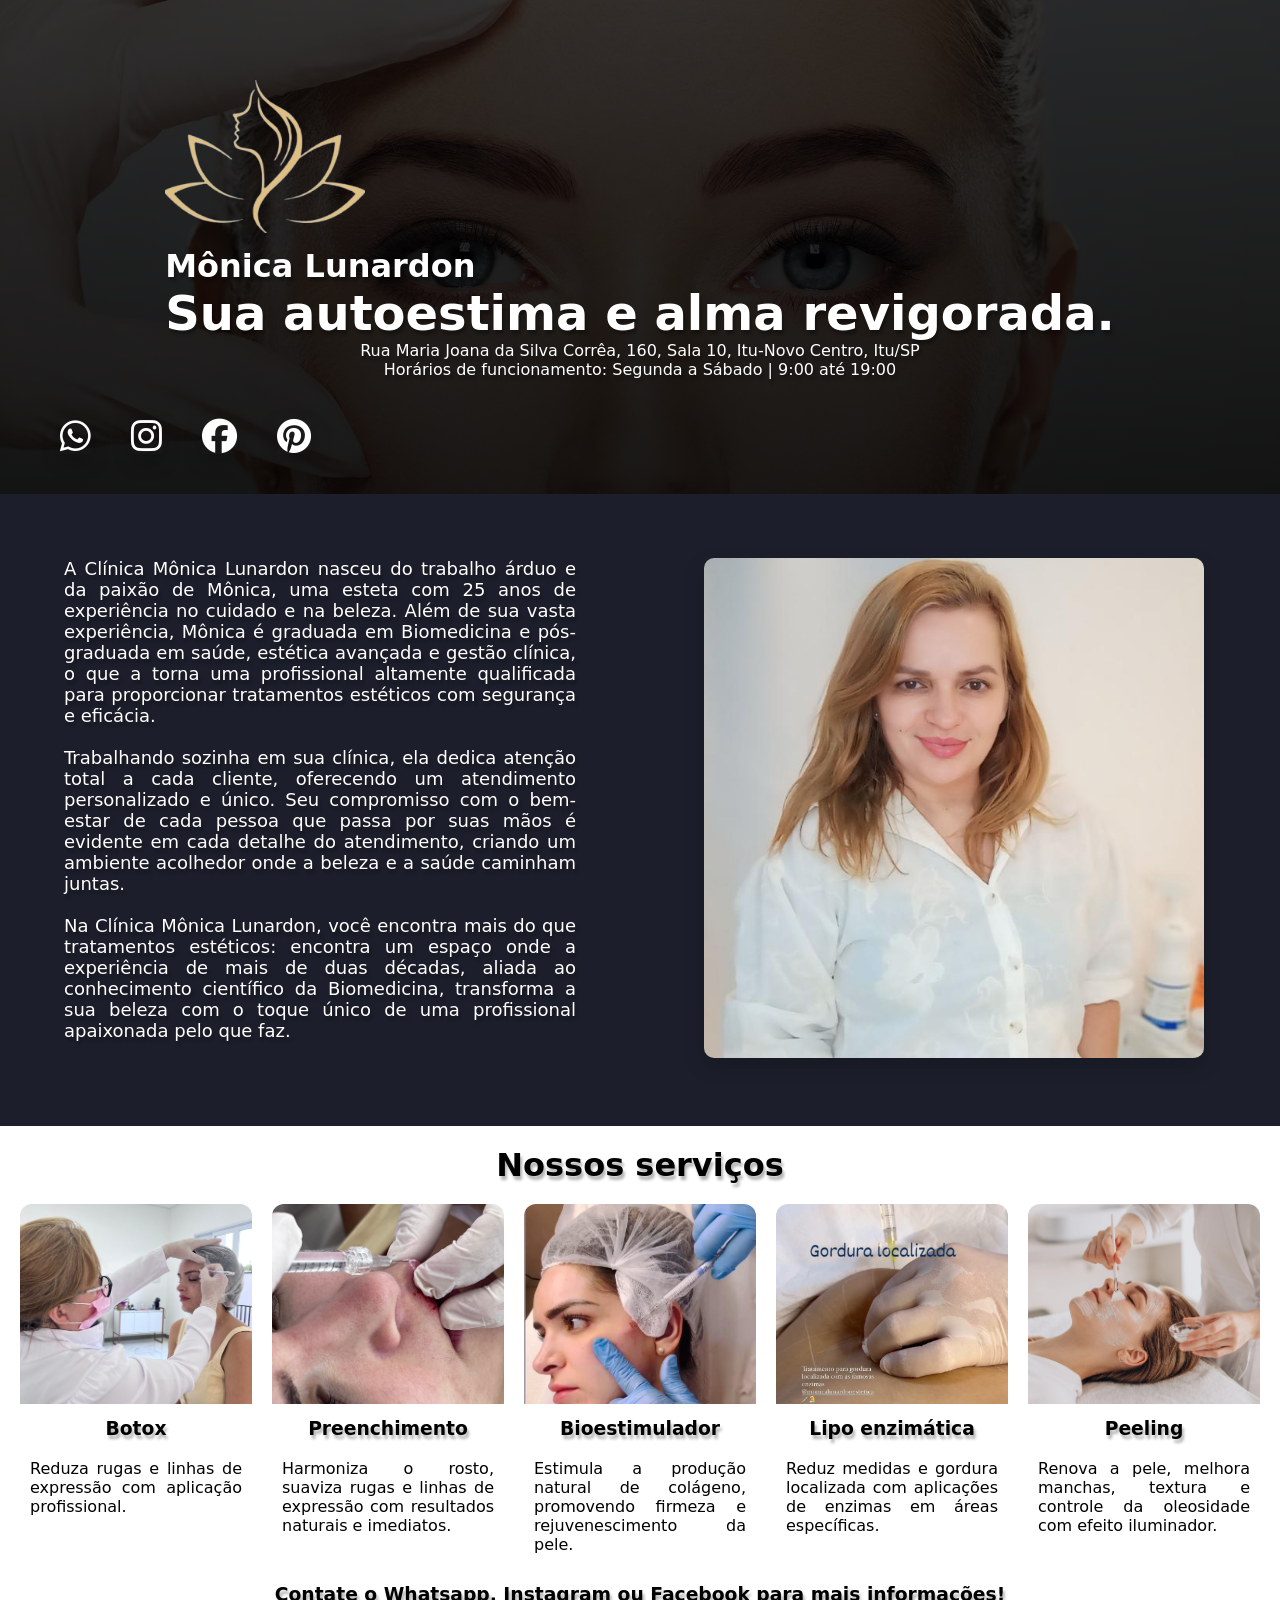
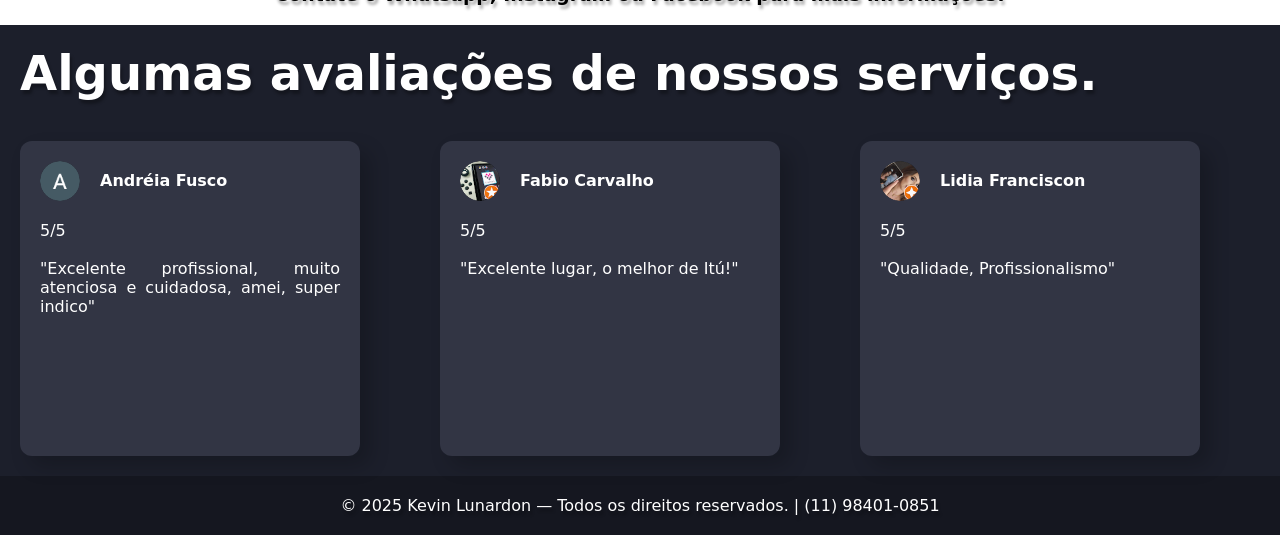
==== index.html @ f9c51ed2 "Add files via upload" ====
<!DOCTYPE html>
<html lang="en">

<head>
  <meta charset="UTF-8">
  <meta name="viewport" content="width=device-width, initial-scale=1.0">
  <link rel="stylesheet" href="https://cdnjs.cloudflare.com/ajax/libs/font-awesome/6.5.0/css/all.min.css">
  <link rel="stylesheet" href="style.css">
  <link rel="icon" href="logo.png" type="image/png">
  <title>Clínica Monica Lunardon</title>
</head>

<body>
  <header>
    <div id="header-div">
      <img width="200px" src="logo.png">
      <h1>Mônica Lunardon</h1>
      <p id="frase-impacto">Sua autoestima e alma revigorada.</p>
      <p>Rua Maria Joana da Silva Corrêa, 160, Sala 10, Itu-Novo Centro, Itu/SP</p>
      <p>Horários de funcionamento: Segunda a Sábado | 9:00 até 19:00</p>
    </div>
    <div id="redes">
      <i onclick="whats()" id="whats" class="fab fa-whatsapp"></i>
      <i onclick="insta()" id="insta" class="fab fa-instagram"></i>
      <i onclick="face()" id="face" class="fab fa-facebook"></i>
      <i onclick="pint()" id="pint" class="fab fa-pinterest"></i>
    </div>

  </header>
  <div id="div-desc">
    <section id="section-desc">
      <p>
        A Clínica Mônica Lunardon nasceu do trabalho árduo e da paixão de Mônica, uma esteta com 25 anos de
        experiência no cuidado e na beleza. Além de sua vasta experiência, Mônica é graduada em
        Biomedicina e pós-graduada em saúde, estética avançada e gestão clínica, o que a torna uma profissional
        altamente qualificada para proporcionar tratamentos estéticos com
        segurança e eficácia.<br><br>

        Trabalhando sozinha em sua clínica, ela dedica atenção total a cada cliente, oferecendo um atendimento
        personalizado e único. Seu compromisso com o bem-estar de cada pessoa que passa por suas mãos é evidente em cada
        detalhe do atendimento, criando um ambiente acolhedor onde a beleza e a saúde caminham juntas.<br><br>

        Na Clínica Mônica Lunardon, você encontra mais do que tratamentos estéticos: encontra um espaço onde a
        experiência de mais de duas décadas, aliada ao conhecimento científico da Biomedicina, transforma a sua beleza
        com o toque único de uma profissional apaixonada pelo que faz.
      </p>
    </section>
    <section id="section-img">
      <img width="500px" src="monica.jpg">
    </section>
  </div>
  <div id="div-serv">
    <h1>Nossos serviços</h1>
    <section id="section-serv-grid">
      <div id="section-serv">
        <img src="botox.jpeg">
        <h3>Botox</h3>
        <p>Reduza rugas e linhas de expressão com aplicação profissional.</p>
      </div>
      <div id="section-serv">
        <img src="preen.jpeg">
        <h3>Preenchimento</h3>
        <p>Harmoniza o rosto, suaviza rugas e linhas de expressão com resultados naturais e imediatos.</p>
      </div>
      <div id="section-serv">
        <img src="bio.jpeg">
        <h3>Bioestimulador</h3>
        <p>Estimula a produção natural de colágeno, promovendo firmeza e rejuvenescimento da pele.</p>
      </div>
      <div id="section-serv">
        <img src="lipo.jpg">
        <h3>Lipo enzimática</h3>
        <p>Reduz medidas e gordura localizada com aplicações de enzimas em áreas específicas.</p>
      </div>
      <div id="section-serv">
        <img src="peel.webp">
        <h3>Peeling</h3>
        <p>Renova a pele, melhora manchas, textura e controle da oleosidade com efeito iluminador.</p>
      </div>
    </section>
    <h3>Contate o Whatsapp, Instagram ou Facebook para mais informações!</h1>
  </div>

  <div id="div-soc">
    <p id="frase-cli">Algumas avaliações de nossos serviços.</p>
    <section id="section-soc-grid">
      <div id="section-soc">
        <div id="section-soc-cli">
          <img src="andreia.png">
          <p>Andréia Fusco</p>
        </div>
        <div id="section-soc-nota">
          <p>5/5</p>
          <br>
          <p>"Excelente profissional, muito atenciosa e cuidadosa, amei, super indico"</p>
        </div>
      </div>
      <div id="section-soc">
        <div id="section-soc-cli">
          <img src="fabio.png">
          <p>Fabio Carvalho</p>
        </div>
        <div id="section-soc-nota">
          <p>5/5</p>
          <br>
          <p>"Excelente lugar, o melhor de Itú!"</p>
        </div>
      </div>
      <div id="section-soc">
        <div id="section-soc-cli">
          <img src="lidia.png">
          <p>Lidia Franciscon</p>
        </div>
        <div id="section-soc-nota">
          <p>5/5</p>
          <br>
          <p>"Qualidade, Profissionalismo"</p>
        </div>
      </div>
    </section>
  </div>

  <footer id="footer">
    <p>&copy; 2025 Kevin Lunardon — Todos os direitos reservados. | (11) 98401-0851</p>
  </footer>
  <script src="script.js"></script>
</body>

</html>
---- style.css ----
* {
    margin: 0;
}

header {
    display: flex;
    flex-direction: column;
    align-items: center;
    background: linear-gradient(rgba(0, 0, 0, 0.8), rgba(0, 0, 0, 0.9)), url("estetica.webp") no-repeat fixed center;
    background-size: cover;
    padding: 40px;
    height: auto;
}

#header-div {
    justify-items: center;
    border-radius: 10px;
    padding: 40px;
}

header h1 {
    color: white;
    margin-top: 10px;
    text-shadow: 2px 4px 3px rgba(0,0,0,0.3);
    font-family: system-ui, -apple-system, BlinkMacSystemFont, 'Segoe UI', Roboto, Oxygen, Ubuntu, Cantarell, 'Open Sans', 'Helvetica Neue', sans-serif;
}

#frase-impacto {
    color: white;
    font-weight: 600;
    text-shadow: 2px 4px 3px rgba(0,0,0,0.3);
    font-family: system-ui, -apple-system, BlinkMacSystemFont, 'Segoe UI', Roboto, Oxygen, Ubuntu, Cantarell, 'Open Sans', 'Helvetica Neue', sans-serif;
    font-size: 3rem;
}

header p {
    color: white;
    text-align: center;
    text-shadow: 2px 4px 3px rgba(0,0,0,0.3);
    font-family: system-ui, -apple-system, BlinkMacSystemFont, 'Segoe UI', Roboto, Oxygen, Ubuntu, Cantarell, 'Open Sans', 'Helvetica Neue', sans-serif;
}

#div-desc {
    display: flex;
    flex-direction: row;
    background: #1c1f2b;
}

#section-desc {
    width: 50%;
    height: auto;
    padding: 4em;
}

#section-img {
    width: 50%;
    height: auto;
    padding: 4em;
}

#section-img img {
    border-radius: 10px;
    box-shadow: 0 8px 20px rgba(0, 0, 0, 0.2)
}

#section-desc p {
    font-family: system-ui, -apple-system, BlinkMacSystemFont, 'Segoe UI', Roboto, Oxygen, Ubuntu, Cantarell, 'Open Sans', 'Helvetica Neue', sans-serif;
    text-align: justify;
    font-weight: 200;	
    text-shadow: 2px 4px 3px rgba(0,0,0,0.3);
    font-size: 1.125rem;
    color: white;
}

#redes {
    display: flex;
    flex-direction: row;
    width: 100%;
}

i {
    margin-left: 20px;
    margin-right: 20px;
    font-size: 2.188rem;
    color: white;
    box-shadow: 0 8px 20px rgba(0, 0, 0, 0.2);
    transition: all linear 0.3s;
}

#face:hover {
    cursor: pointer;
    color: #1877F2;
    transform: scale(1.05);
}

#whats:hover {
    cursor: pointer;
    color: #25D366;
    transform: scale(1.05);
}

#insta:hover {
    cursor: pointer;
    color: #E1306C;
    transform: scale(1.05);
}

#pint:hover {
    cursor: pointer;
    color: #e13030;
    transform: scale(1.05);
}

#face:active {
    color: #1877F2;
}

#whats:active {
    color: #25D366;
}

#insta:active {
    color: #E1306C;
}

#pint:active {
    color: #e13030;
}

#div-serv {
    background: white;
    text-align: center;
    width: 100%;
    height: auto;

    h3 {
        font-family: system-ui, -apple-system, BlinkMacSystemFont, 'Segoe UI', Roboto, Oxygen, Ubuntu, Cantarell, 'Open Sans', 'Helvetica Neue', sans-serif;
        text-shadow: 2px 4px 3px rgba(0,0,0,0.3);
        padding-bottom: 20px;
    }
}

#div-serv h1 {
    font-family: system-ui, -apple-system, BlinkMacSystemFont, 'Segoe UI', Roboto, Oxygen, Ubuntu, Cantarell, 'Open Sans', 'Helvetica Neue', sans-serif;
    padding-top: 20px;
    text-shadow: 2px 4px 3px rgba(0,0,0,0.3);
}

#section-serv-grid {
    display: grid;
    grid-template-columns: repeat(auto-fit, minmax(200px, 1fr));
    gap: 20px;
    padding: 20px;
    height: auto;
}

#section-serv {
    background: transparent;
    font-family: system-ui, -apple-system, BlinkMacSystemFont, 'Segoe UI', Roboto, Oxygen, Ubuntu, Cantarell, 'Open Sans', 'Helvetica Neue', sans-serif;
    width: auto;
    height: auto;
    border-radius: 12px;
    transition: translate ease 1.5s, box-shadow ease 2s;

    p {
        padding: 10px;
        text-align: justify;
    }

    h3 {
        padding: 10px;
    }
}

#section-serv img {
    width: 100%;
    border-top-left-radius: 12px;
    border-top-right-radius: 12px;
    object-fit: cover; 
    height: 200px;
}

#section-serv:hover {
    box-shadow: 10px 10px 20px rgba(0, 0, 0, 0.2);
    translate: 0px -20px;
}

#div-soc {
    background-color: #1c1f2b;
    justify-items: center;
}

#frase-cli {
    color: white;
    font-weight: 600;
    text-shadow: 2px 4px 3px rgba(0,0,0,0.3);
    font-family: system-ui, -apple-system, BlinkMacSystemFont, 'Segoe UI', Roboto, Oxygen, Ubuntu, Cantarell, 'Open Sans', 'Helvetica Neue', sans-serif;
    font-size: 3rem;
    padding: 20px;
}

#section-soc-grid {
    display: flex;
    flex-direction: row;
    gap: 80px;
    padding: 20px;
    height: auto;
}

#section-soc {
    background: #323544;
    box-shadow: 10px 10px 20px rgba(0, 0, 0, 0.2);
    text-align: center;
    color: white;
    font-family: system-ui, -apple-system, BlinkMacSystemFont, 'Segoe UI', Roboto, Oxygen, Ubuntu, Cantarell, 'Open Sans', 'Helvetica Neue', sans-serif;
    width: 300px;
    height: 275px;
    padding: 20px;
    border-radius: 12px;
}

#section-soc-nota {
    padding-top: 20px;
    height: max-content;
    text-align: justify;
}

#section-soc-cli {
    display: flex;
    align-items: center;

    p {
        padding-left: 20px;
        font-weight: 600;
    }

    img {
        width: 40px;
        border-radius: 50px;
    }
}

#footer {
    height: auto;
    background-color: #151720;
    text-align: center;
    text-shadow: 2px 4px 3px rgba(0,0,0,0.3);
    font-family: system-ui, -apple-system, BlinkMacSystemFont, 'Segoe UI', Roboto, Oxygen, Ubuntu, Cantarell, 'Open Sans', 'Helvetica Neue', sans-serif;
    color: white;
    font-weight: 200;
    padding: 20px;
}

/* Telas até 1200px - Tablets e notebooks menores */
@media (min-width: 768px) and (max-width: 1200px) {
    #section-soc-grid {
        display: flex;
        flex-direction: column;
    }

    #div-soc {
        text-align: center;
    }

    #div-desc {
        display: flex;
        flex-direction: column;
        align-items: center;
    }

    #section-desc p {
        font-size: 1.5rem;
    }

    #section-soc-nota p {
        font-size: 1.25rem;
    }

    #section-img img {
        width: 100%;
    }

    header p {
        font-size: 1.125rem;
    }
  }
  
  /* Telas até 768px - Celulares */
  @media (max-width: 767px) {

    #header-div h1 {
        font-size: 1.75rem;
    }

    #section-soc-grid {
        display: flex;
        flex-direction: column;
    }

    #div-soc {
        text-align: center;
    }

    #div-desc {
        display: flex;
        flex-direction: column;
        align-items: center;
    }

    #section-img img {
        width: 100%;
    }
  }
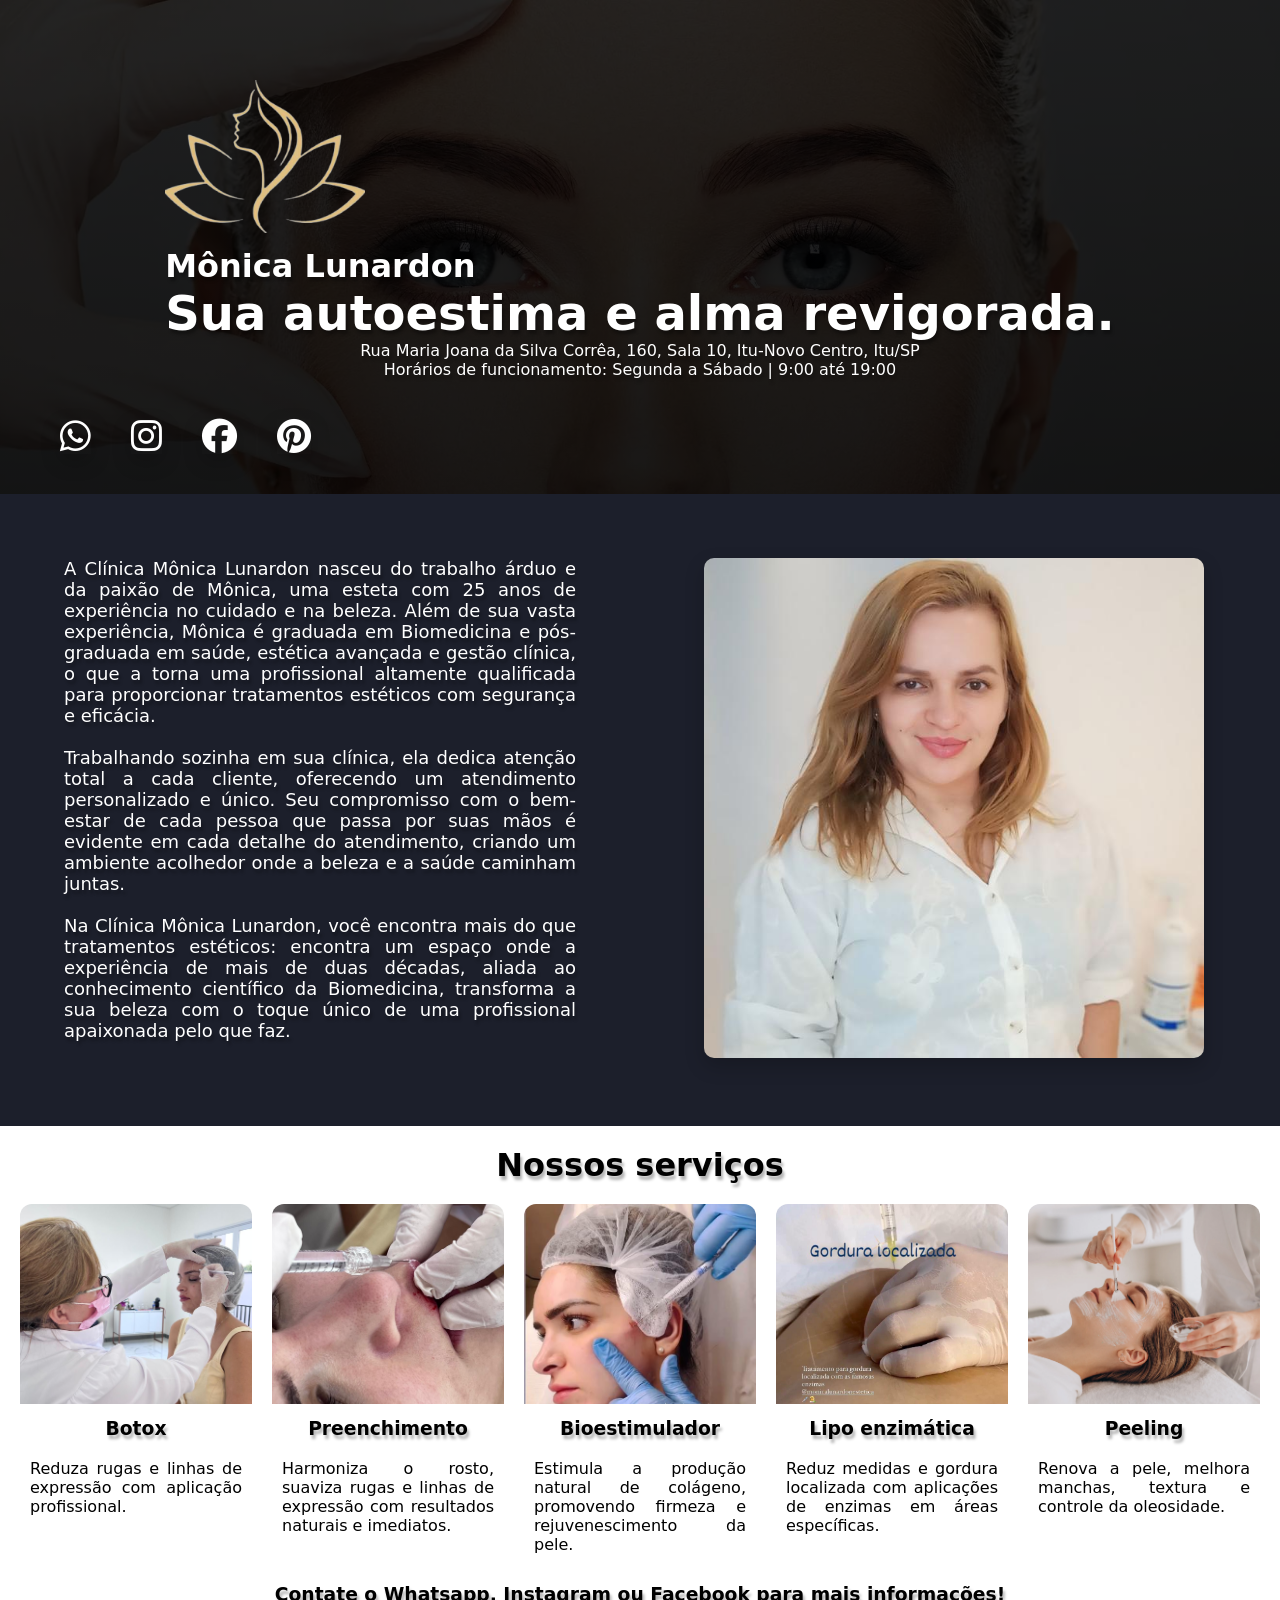
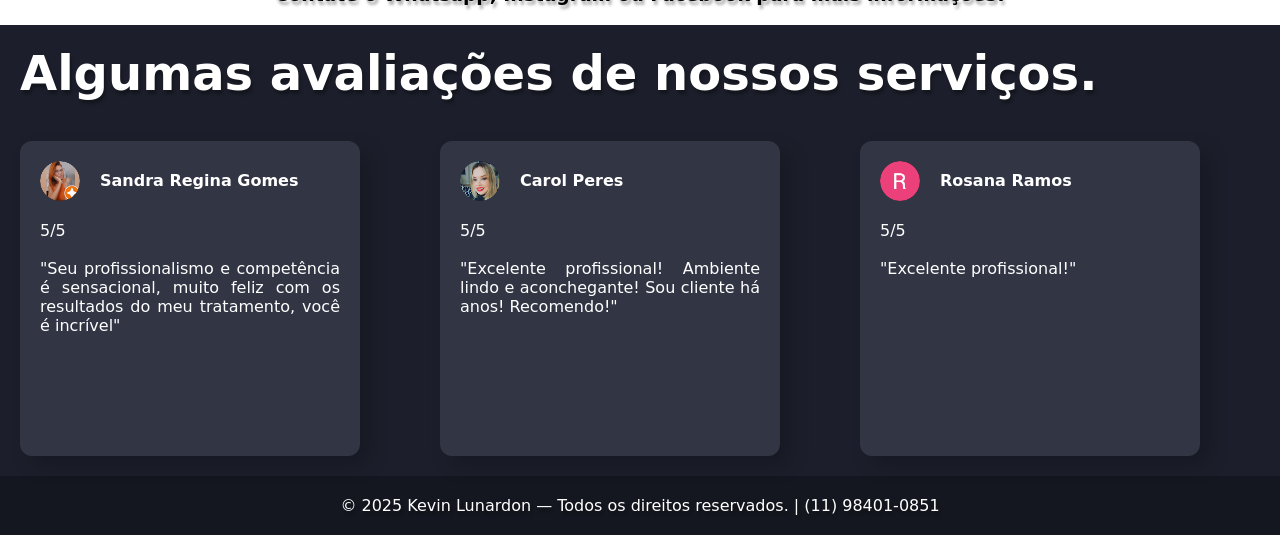
==== commit 7e76bf7f: "Add files via upload" ====
--- a/index.html
+++ b/index.html
@@ -75,7 +75,7 @@
       <div id="section-serv">
         <img src="peel.webp">
         <h3>Peeling</h3>
-        <p>Renova a pele, melhora manchas, textura e controle da oleosidade com efeito iluminador.</p>
+        <p>Renova a pele, melhora manchas, textura e controle da oleosidade.</p>
       </div>
     </section>
     <h3>Contate o Whatsapp, Instagram ou Facebook para mais informações!</h1>
@@ -86,35 +86,35 @@
     <section id="section-soc-grid">
       <div id="section-soc">
         <div id="section-soc-cli">
-          <img src="andreia.png">
-          <p>Andréia Fusco</p>
+          <img src="sandra.png">
+          <p>Sandra Regina Gomes</p>
         </div>
         <div id="section-soc-nota">
           <p>5/5</p>
           <br>
-          <p>"Excelente profissional, muito atenciosa e cuidadosa, amei, super indico"</p>
+          <p>"Seu profissionalismo e competência é sensacional, muito feliz com os resultados do meu tratamento, você é incrível"</p>
         </div>
       </div>
       <div id="section-soc">
         <div id="section-soc-cli">
-          <img src="fabio.png">
-          <p>Fabio Carvalho</p>
+          <img src="carol.png">
+          <p>Carol Peres</p>
         </div>
         <div id="section-soc-nota">
           <p>5/5</p>
           <br>
-          <p>"Excelente lugar, o melhor de Itú!"</p>
+          <p>"Excelente profissional! Ambiente lindo e aconchegante! Sou cliente há anos! Recomendo!"</p>
         </div>
       </div>
       <div id="section-soc">
         <div id="section-soc-cli">
-          <img src="lidia.png">
-          <p>Lidia Franciscon</p>
+          <img src="rosana.png">
+          <p>Rosana Ramos</p>
         </div>
         <div id="section-soc-nota">
           <p>5/5</p>
           <br>
-          <p>"Qualidade, Profissionalismo"</p>
+          <p>"Excelente profissional!"</p>
         </div>
       </div>
     </section>
--- a/style.css
+++ b/style.css
@@ -1,3 +1,7 @@
+html, body {
+    scroll-behavior: smooth;
+}
+
 * {
     margin: 0;
 }
@@ -6,7 +10,7 @@
     display: flex;
     flex-direction: column;
     align-items: center;
-    background: linear-gradient(rgba(0, 0, 0, 0.8), rgba(0, 0, 0, 0.9)), url("estetica.webp") no-repeat fixed center;
+    background: linear-gradient(rgba(0, 0, 0, 0.85), rgba(0, 0, 0, 0.9)), url("estetica.webp") no-repeat fixed center;
     background-size: cover;
     padding: 40px;
     height: auto;
@@ -160,7 +164,7 @@
     width: auto;
     height: auto;
     border-radius: 12px;
-    transition: translate ease 1.5s, box-shadow ease 2s;
+    transition: translate ease 1.5s, box-shadow ease 2s, transform 1.5s ease;
 
     p {
         padding: 10px;
@@ -180,6 +184,29 @@
     height: 200px;
 }
 
+summary {
+    list-style: none;
+    padding-bottom: 2px;
+    padding-top: 2px;
+}
+
+summary:hover {
+    opacity: 0.7;
+    cursor: pointer;
+}
+
+details[open] > summary {
+    background-color: rgb(228, 223, 223);
+    color: black;
+}
+
+details[open] {
+    background-color: rgb(228, 223, 223);
+    border-bottom-left-radius: 12px;
+    border-bottom-right-radius: 12px;
+    color: black;
+}
+
 #section-serv:hover {
     box-shadow: 10px 10px 20px rgba(0, 0, 0, 0.2);
     translate: 0px -20px;
@@ -221,7 +248,7 @@
 
 #section-soc-nota {
     padding-top: 20px;
-    height: max-content;
+    height: auto;
     text-align: justify;
 }
 
@@ -266,10 +293,17 @@
         display: flex;
         flex-direction: column;
         align-items: center;
+        text-align: center;
+    }
+
+    #section-desc {
+        width: 100%;
     }
 
     #section-desc p {
         font-size: 1.5rem;
+        width: auto;
+        padding: 0 2em 0 2em;
     }
 
     #section-soc-nota p {
@@ -304,10 +338,28 @@
     #div-desc {
         display: flex;
         flex-direction: column;
+        text-align: center;
         align-items: center;
+    }
+
+    #section-desc {
+        width: 100%;
+    }
+
+    #section-desc p{
+        width: auto;
+        padding: 0 2em 2em 2em;
+    }
+
+    #section-img {
+        width: auto;
     }
 
     #section-img img {
         width: 100%;
     }
+
+    #redes {
+        width: auto;
+    }
   }
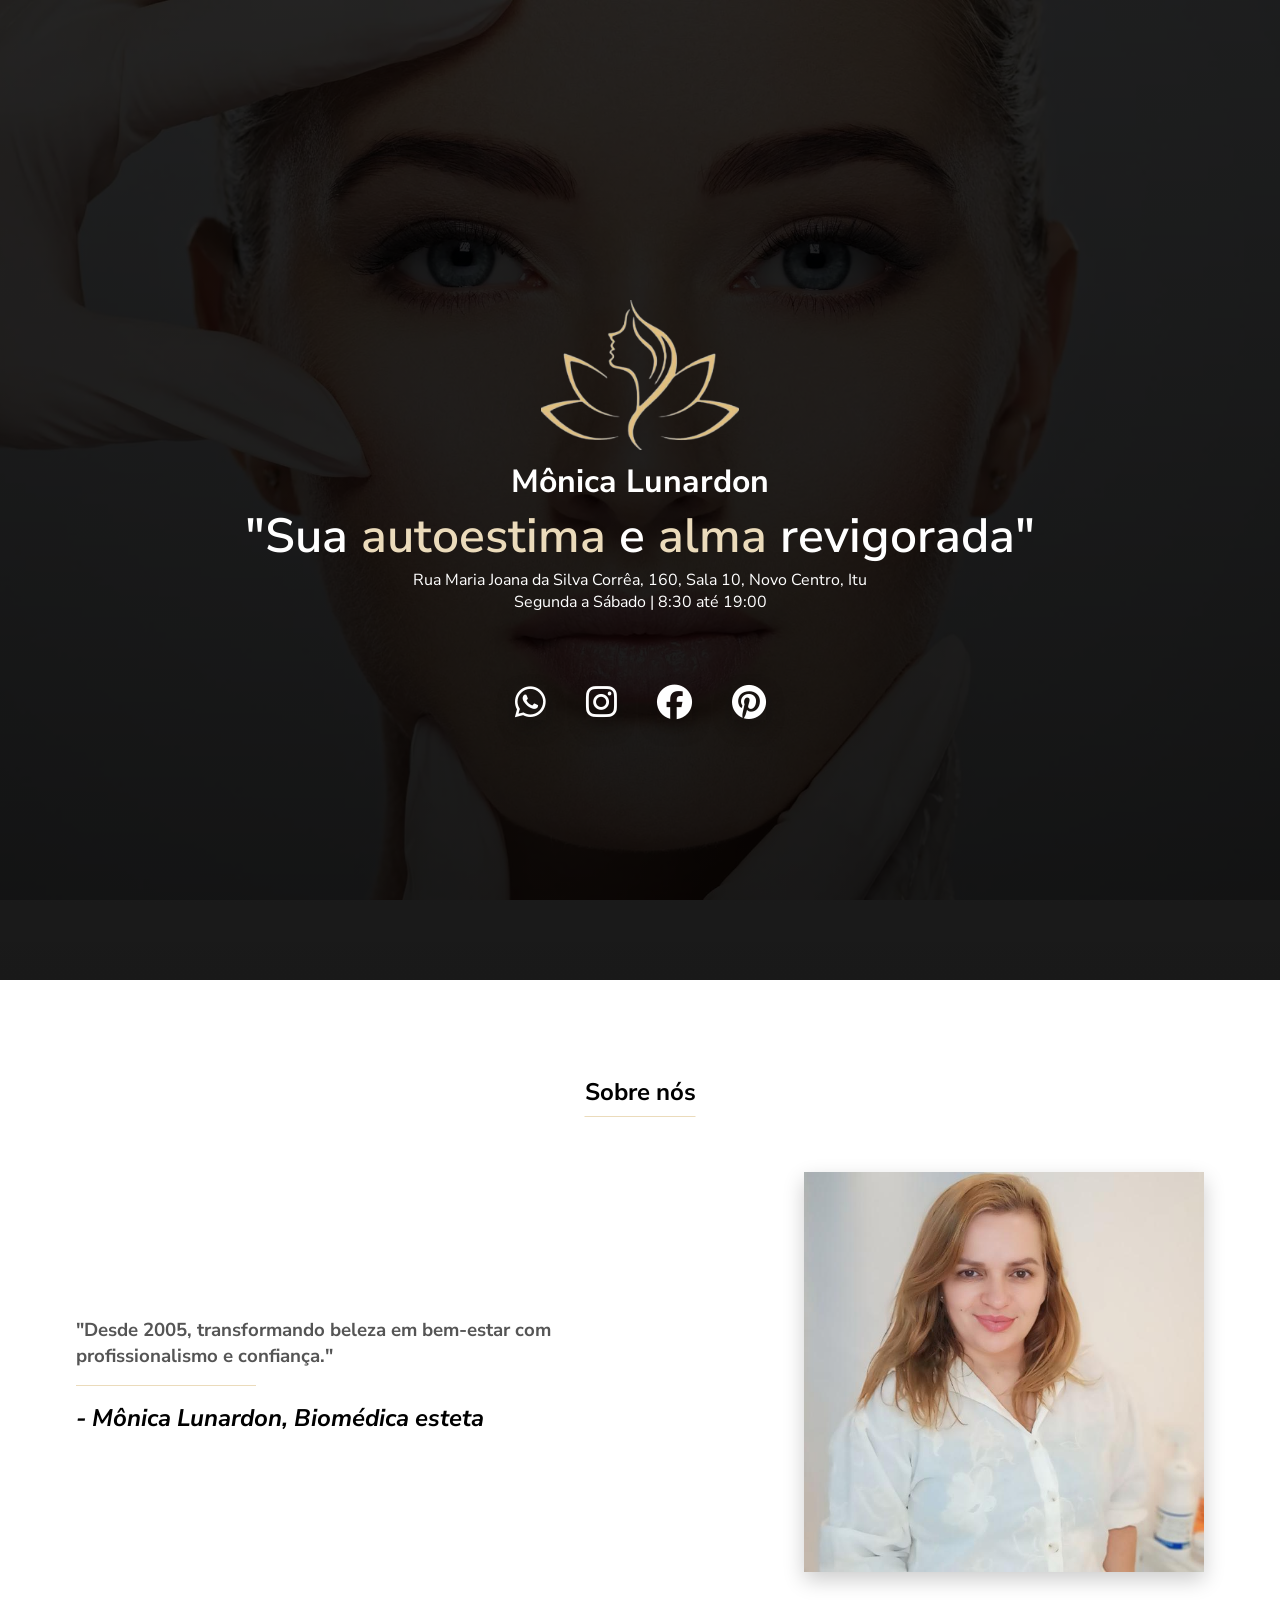
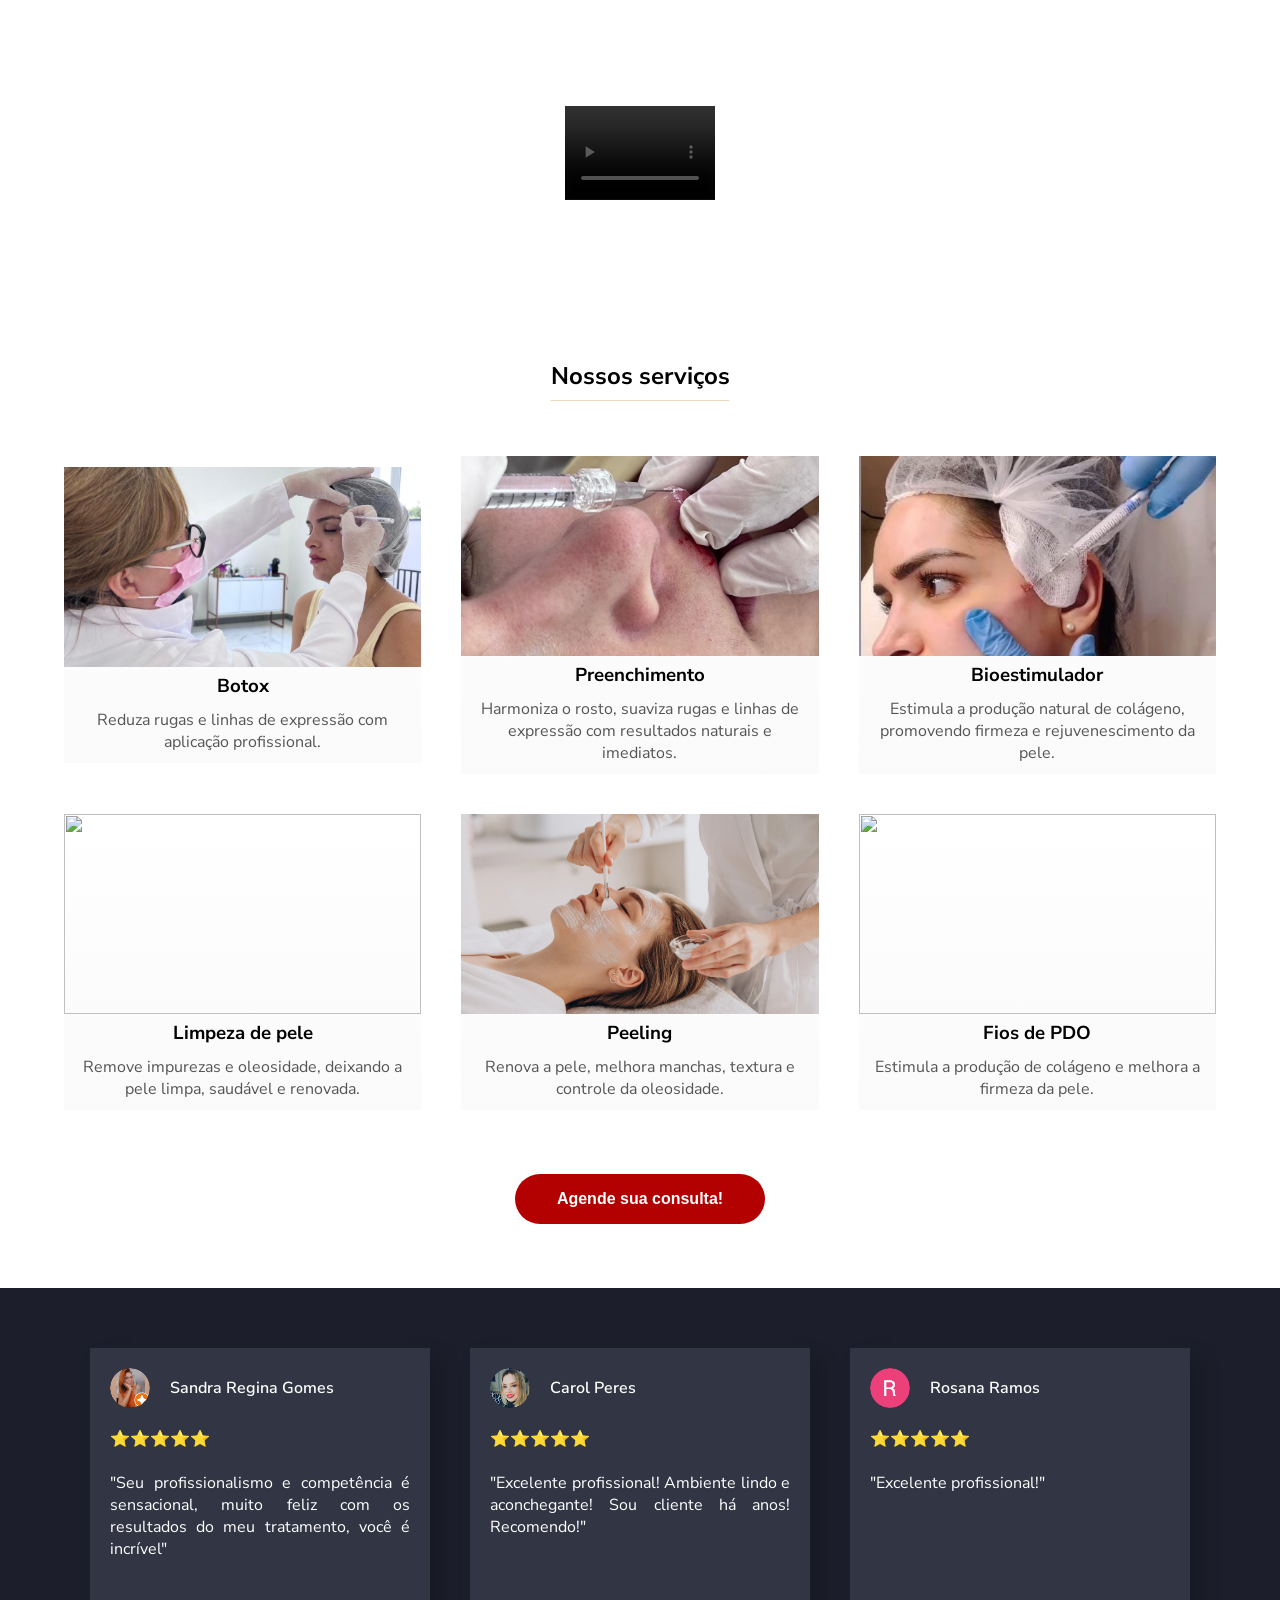
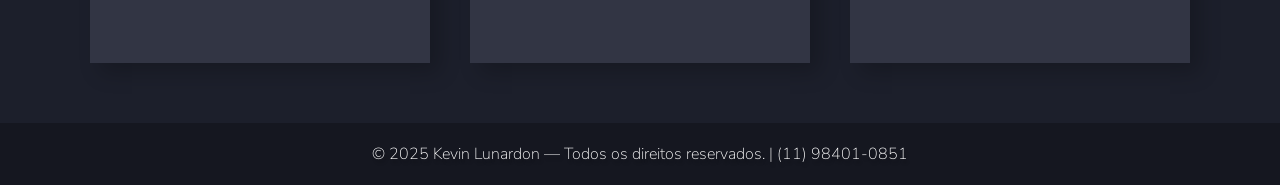
==== commit 34d0aca3: "Add files via upload" ====
--- a/index.html
+++ b/index.html
@@ -1,23 +1,27 @@
 <!DOCTYPE html>
-<html lang="en">
+<html lang="pt-br">
 
 <head>
   <meta charset="UTF-8">
   <meta name="viewport" content="width=device-width, initial-scale=1.0">
+  <meta name="description" content="Clínica de estética em Itu especializada em botox, preenchimento, bioestimulador e tratamentos faciais. Atendimento personalizado com 25 anos de experiência.">
   <link rel="stylesheet" href="https://cdnjs.cloudflare.com/ajax/libs/font-awesome/6.5.0/css/all.min.css">
   <link rel="stylesheet" href="style.css">
-  <link rel="icon" href="logo.png" type="image/png">
-  <title>Clínica Monica Lunardon</title>
+  <link rel="icon" href="img/icon.png" type="image/png">
+  <link rel="preconnect" href="https://fonts.googleapis.com">
+  <link rel="preconnect" href="https://fonts.gstatic.com" crossorigin>
+  <link href="https://fonts.googleapis.com/css2?family=Nunito+Sans:ital,opsz,wght@0,6..12,200..1000;1,6..12,200..1000&display=swap" rel="stylesheet">
+  <title>Clínica de Estética Avançada em Itu | Mônica Lunardon</title>
 </head>
 
 <body>
   <header>
     <div id="header-div">
-      <img width="200px" src="logo.png">
+      <img width="25%" src="img/logo.png">
       <h1>Mônica Lunardon</h1>
-      <p id="frase-impacto">Sua autoestima e alma revigorada.</p>
-      <p>Rua Maria Joana da Silva Corrêa, 160, Sala 10, Itu-Novo Centro, Itu/SP</p>
-      <p>Horários de funcionamento: Segunda a Sábado | 9:00 até 19:00</p>
+      <p id="frase-impacto">"Sua <span>autoestima</span> e <span>alma</span> revigorada"</p>
+      <p>Rua Maria Joana da Silva Corrêa, 160, Sala 10, Novo Centro, Itu</p>
+      <p>Segunda a Sábado | 8:30 até 19:00</p>
     </div>
     <div id="redes">
       <i onclick="whats()" id="whats" class="fab fa-whatsapp"></i>
@@ -25,100 +29,98 @@
       <i onclick="face()" id="face" class="fab fa-facebook"></i>
       <i onclick="pint()" id="pint" class="fab fa-pinterest"></i>
     </div>
+  </header>
 
-  </header>
+  <h2 class="h1">Sobre nós</h2>
   <div id="div-desc">
     <section id="section-desc">
-      <p>
-        A Clínica Mônica Lunardon nasceu do trabalho árduo e da paixão de Mônica, uma esteta com 25 anos de
-        experiência no cuidado e na beleza. Além de sua vasta experiência, Mônica é graduada em
-        Biomedicina e pós-graduada em saúde, estética avançada e gestão clínica, o que a torna uma profissional
-        altamente qualificada para proporcionar tratamentos estéticos com
-        segurança e eficácia.<br><br>
-
-        Trabalhando sozinha em sua clínica, ela dedica atenção total a cada cliente, oferecendo um atendimento
-        personalizado e único. Seu compromisso com o bem-estar de cada pessoa que passa por suas mãos é evidente em cada
-        detalhe do atendimento, criando um ambiente acolhedor onde a beleza e a saúde caminham juntas.<br><br>
-
-        Na Clínica Mônica Lunardon, você encontra mais do que tratamentos estéticos: encontra um espaço onde a
-        experiência de mais de duas décadas, aliada ao conhecimento científico da Biomedicina, transforma a sua beleza
-        com o toque único de uma profissional apaixonada pelo que faz.
-      </p>
+      <h3>
+        "Desde 2005, transformando beleza em bem-estar com profissionalismo e confiança." 
+      </h3>
+      <hr>
+      <h2>
+        - Mônica Lunardon, Biomédica esteta
+      </h2>
     </section>
     <section id="section-img">
-      <img width="500px" src="monica.jpg">
+      <img width="400px" src="img/monica.jpg">
     </section>
   </div>
-  <div id="div-serv">
-    <h1>Nossos serviços</h1>
-    <section id="section-serv-grid">
-      <div id="section-serv">
-        <img src="botox.jpeg">
+
+  <section class="section-vid">
+      <div id="div-vid"><video id="video" muted controls loop preload="auto"><source src="img/video.mp4" type="video/mp4"></video></div>
+    </section>
+
+      <h2 class="h3">Nossos serviços</h2>
+    <section class="cards">
+      <div class="card">
+        <img src="img/botox.jpeg">
         <h3>Botox</h3>
         <p>Reduza rugas e linhas de expressão com aplicação profissional.</p>
       </div>
-      <div id="section-serv">
-        <img src="preen.jpeg">
+      <div class="card">
+        <img src="img/preen.jpeg">
         <h3>Preenchimento</h3>
         <p>Harmoniza o rosto, suaviza rugas e linhas de expressão com resultados naturais e imediatos.</p>
       </div>
-      <div id="section-serv">
-        <img src="bio.jpeg">
+      <div class="card">
+        <img src="img/bio.jpeg">
         <h3>Bioestimulador</h3>
         <p>Estimula a produção natural de colágeno, promovendo firmeza e rejuvenescimento da pele.</p>
       </div>
-      <div id="section-serv">
-        <img src="lipo.jpg">
-        <h3>Lipo enzimática</h3>
-        <p>Reduz medidas e gordura localizada com aplicações de enzimas em áreas específicas.</p>
+      <div class="card">
+        <img src="img/limp.webp">
+        <h3>Limpeza de pele</h3>
+        <p>Remove impurezas e oleosidade, deixando a pele limpa, saudável e renovada.</p>
       </div>
-      <div id="section-serv">
-        <img src="peel.webp">
+      <div class="card">
+        <img src="img/peel.webp">
         <h3>Peeling</h3>
         <p>Renova a pele, melhora manchas, textura e controle da oleosidade.</p>
       </div>
+      <div class="card">
+        <img src="img/fios.jpeg">
+        <h3>Fios de PDO</h3>
+        <p>Estimula a produção de colágeno e melhora a firmeza da pele.</p>
+      </div>
     </section>
-    <h3>Contate o Whatsapp, Instagram ou Facebook para mais informações!</h1>
-  </div>
-
-  <div id="div-soc">
-    <p id="frase-cli">Algumas avaliações de nossos serviços.</p>
-    <section id="section-soc-grid">
+    <div class="btn-agendar"><button onclick="whats()">Agende sua consulta!</button></div>
+    
+    <section class="cards-cli">
       <div id="section-soc">
         <div id="section-soc-cli">
-          <img src="sandra.png">
+          <img src="img/sandra.png">
           <p>Sandra Regina Gomes</p>
         </div>
         <div id="section-soc-nota">
-          <p>5/5</p>
+          <p>⭐⭐⭐⭐⭐</p>
           <br>
           <p>"Seu profissionalismo e competência é sensacional, muito feliz com os resultados do meu tratamento, você é incrível"</p>
         </div>
       </div>
       <div id="section-soc">
         <div id="section-soc-cli">
-          <img src="carol.png">
+          <img src="img/carol.png">
           <p>Carol Peres</p>
         </div>
         <div id="section-soc-nota">
-          <p>5/5</p>
+          <p>⭐⭐⭐⭐⭐</p>
           <br>
           <p>"Excelente profissional! Ambiente lindo e aconchegante! Sou cliente há anos! Recomendo!"</p>
         </div>
       </div>
       <div id="section-soc">
         <div id="section-soc-cli">
-          <img src="rosana.png">
+          <img src="img/rosana.png">
           <p>Rosana Ramos</p>
         </div>
         <div id="section-soc-nota">
-          <p>5/5</p>
+          <p>⭐⭐⭐⭐⭐</p>
           <br>
           <p>"Excelente profissional!"</p>
         </div>
       </div>
     </section>
-  </div>
 
   <footer id="footer">
     <p>&copy; 2025 Kevin Lunardon — Todos os direitos reservados. | (11) 98401-0851</p>
--- a/style.css
+++ b/style.css
@@ -1,85 +1,130 @@
 html, body {
+    font-family: "Nunito Sans", sans-serif;
     scroll-behavior: smooth;
+    max-width: 100%;
+    overflow-x: hidden;
+    margin: 0;
+    padding: 0;
 }
 
 * {
     margin: 0;
 }
 
+img {
+    max-width: 100%;
+    height: auto;
+}
+
 header {
     display: flex;
     flex-direction: column;
     align-items: center;
-    background: linear-gradient(rgba(0, 0, 0, 0.85), rgba(0, 0, 0, 0.9)), url("estetica.webp") no-repeat fixed center;
+    justify-content: center;
+    background: linear-gradient(rgba(0, 0, 0, 0.85), rgba(0, 0, 0, 0.9)), url("img/estetica.webp") no-repeat fixed center;
     background-size: cover;
     padding: 40px;
-    height: auto;
+    min-height: 100vh;
 }
 
 #header-div {
+    display: flex;
+    flex-direction: column;
     justify-items: center;
-    border-radius: 10px;
+    align-items: center;
     padding: 40px;
 }
 
 header h1 {
     color: white;
     margin-top: 10px;
-    text-shadow: 2px 4px 3px rgba(0,0,0,0.3);
-    font-family: system-ui, -apple-system, BlinkMacSystemFont, 'Segoe UI', Roboto, Oxygen, Ubuntu, Cantarell, 'Open Sans', 'Helvetica Neue', sans-serif;
 }
 
 #frase-impacto {
     color: white;
     font-weight: 600;
-    text-shadow: 2px 4px 3px rgba(0,0,0,0.3);
-    font-family: system-ui, -apple-system, BlinkMacSystemFont, 'Segoe UI', Roboto, Oxygen, Ubuntu, Cantarell, 'Open Sans', 'Helvetica Neue', sans-serif;
     font-size: 3rem;
 }
 
 header p {
     color: white;
     text-align: center;
-    text-shadow: 2px 4px 3px rgba(0,0,0,0.3);
-    font-family: system-ui, -apple-system, BlinkMacSystemFont, 'Segoe UI', Roboto, Oxygen, Ubuntu, Cantarell, 'Open Sans', 'Helvetica Neue', sans-serif;
+
+    span {
+        color: #EBDBBB;
+    }
+}
+
+.section-vid {
+    display: flex;
+    flex-direction: row;
+    justify-content: center;
+
+    h3 {
+        color: #555555;
+        max-width: 600px;
+    }
+}
+
+#video {
+    aspect-ratio: 16 / 10;
+    background-color: black;
+    width: 50%;
+}
+
+#div-vid {
+    display: flex;
+    justify-content: center;
+    padding: 4em;
 }
 
 #div-desc {
     display: flex;
     flex-direction: row;
-    background: #1c1f2b;
+    justify-content: center;
+    background: white;
 }
 
 #section-desc {
-    width: 50%;
-    height: auto;
+    display: flex;
+    flex-direction: column;
     padding: 4em;
+    justify-content: center;
+
+    h3 {
+        color: #555555;
+        max-width: 600px;
+    }
+
+    hr {
+        margin-top: 1em;
+        margin-bottom: 1em;
+        width: 30%;
+        border: none;
+        background-color: #EBDBBB;
+        height: 1px;
+    }
+
+    h2 {
+        font-style: italic;
+        color: black;
+    }
 }
 
 #section-img {
-    width: 50%;
     height: auto;
     padding: 4em;
 }
 
 #section-img img {
-    border-radius: 10px;
     box-shadow: 0 8px 20px rgba(0, 0, 0, 0.2)
 }
 
-#section-desc p {
-    font-family: system-ui, -apple-system, BlinkMacSystemFont, 'Segoe UI', Roboto, Oxygen, Ubuntu, Cantarell, 'Open Sans', 'Helvetica Neue', sans-serif;
-    text-align: justify;
-    font-weight: 200;	
-    text-shadow: 2px 4px 3px rgba(0,0,0,0.3);
-    font-size: 1.125rem;
-    color: white;
-}
-
 #redes {
     display: flex;
     flex-direction: row;
-    width: 100%;
+    margin-top: 2em;
+    align-items: center;
 }
 
 i {
@@ -131,106 +176,93 @@
     color: #e13030;
 }
 
-#div-serv {
-    background: white;
-    text-align: center;
-    width: 100%;
-    height: auto;
-
-    h3 {
-        font-family: system-ui, -apple-system, BlinkMacSystemFont, 'Segoe UI', Roboto, Oxygen, Ubuntu, Cantarell, 'Open Sans', 'Helvetica Neue', sans-serif;
-        text-shadow: 2px 4px 3px rgba(0,0,0,0.3);
-        padding-bottom: 20px;
-    }
-}
-
-#div-serv h1 {
-    font-family: system-ui, -apple-system, BlinkMacSystemFont, 'Segoe UI', Roboto, Oxygen, Ubuntu, Cantarell, 'Open Sans', 'Helvetica Neue', sans-serif;
-    padding-top: 20px;
-    text-shadow: 2px 4px 3px rgba(0,0,0,0.3);
-}
-
-#section-serv-grid {
+.cards {
     display: grid;
-    grid-template-columns: repeat(auto-fit, minmax(200px, 1fr));
-    gap: 20px;
-    padding: 20px;
-    height: auto;
-}
-
-#section-serv {
-    background: transparent;
-    font-family: system-ui, -apple-system, BlinkMacSystemFont, 'Segoe UI', Roboto, Oxygen, Ubuntu, Cantarell, 'Open Sans', 'Helvetica Neue', sans-serif;
+    grid-template-columns: repeat(auto-fit, minmax(280px, 1fr));
+    gap: 40px;
+    padding: 4em;
+    max-width: 1200px;
+    margin: 0 auto;
+    align-items: center;
+}
+
+.btn-agendar {
+    display: flex;
+    justify-content: center;
+    padding-bottom: 4em;
+    
+    button {
+        display: inline-block;
+        padding: 16px 42px;
+        background: #b30000;
+        color: #fff;
+        font-size: 16px;
+        font-weight: 600;
+        border-radius: 40px;
+        text-decoration: none;
+        border: none;
+        cursor: pointer;
+        transition: all 0.3s ease;
+    }
+}
+
+button:hover {
+  transform: scale(1.05);
+  box-shadow: 0 3px 6px #b30000;
+}
+
+.card {
+    background: linear-gradient(white, #fafafa);
     width: auto;
     height: auto;
-    border-radius: 12px;
-    transition: translate ease 1.5s, box-shadow ease 2s, transform 1.5s ease;
+    transition: translate ease 1.5s, box-shadow ease 1s, transform 0.6s ease;
+    text-align: center;
 
     p {
         padding: 10px;
-        text-align: justify;
-    }
-
-    h3 {
-        padding: 10px;
-    }
-}
-
-#section-serv img {
+        color: #555555;
+    }
+
+    img {
+        overflow: none;
+    }
+}
+
+.card:hover {
+    box-shadow: 0 12px 30px rgba(0, 0, 0, 0.35);
+    transform: scale(1.025);
+}
+
+.h3 {
+    text-align: center;
+    text-decoration: underline #EBDBBB;
+    text-underline-offset: 16px;
+    text-decoration-thickness: 1px;
+    padding-top: 4em;
+}
+
+.h1 {
+    padding-top: 4em;
+    text-align: center;
+    text-decoration: underline #EBDBBB;
+    text-underline-offset: 16px;
+    text-decoration-thickness: 1px;
+}
+
+.card img {
     width: 100%;
-    border-top-left-radius: 12px;
-    border-top-right-radius: 12px;
     object-fit: cover; 
     height: 200px;
-}
-
-summary {
-    list-style: none;
-    padding-bottom: 2px;
-    padding-top: 2px;
-}
-
-summary:hover {
-    opacity: 0.7;
-    cursor: pointer;
-}
-
-details[open] > summary {
-    background-color: rgb(228, 223, 223);
-    color: black;
-}
-
-details[open] {
-    background-color: rgb(228, 223, 223);
-    border-bottom-left-radius: 12px;
-    border-bottom-right-radius: 12px;
-    color: black;
-}
-
-#section-serv:hover {
-    box-shadow: 10px 10px 20px rgba(0, 0, 0, 0.2);
-    translate: 0px -20px;
-}
-
-#div-soc {
+    transition: box-shadow 0.25s ease;
+}
+
+.cards-cli {
+    display: flex;
+    flex-direction: row;
+    gap: 40px;
     background-color: #1c1f2b;
-    justify-items: center;
-}
-
-#frase-cli {
-    color: white;
-    font-weight: 600;
-    text-shadow: 2px 4px 3px rgba(0,0,0,0.3);
-    font-family: system-ui, -apple-system, BlinkMacSystemFont, 'Segoe UI', Roboto, Oxygen, Ubuntu, Cantarell, 'Open Sans', 'Helvetica Neue', sans-serif;
-    font-size: 3rem;
-    padding: 20px;
-}
-
-#section-soc-grid {
-    display: flex;
-    flex-direction: row;
-    gap: 80px;
-    padding: 20px;
+    justify-content: center;
+    padding: 60px;
     height: auto;
 }
 
@@ -239,11 +271,9 @@
     box-shadow: 10px 10px 20px rgba(0, 0, 0, 0.2);
     text-align: center;
     color: white;
-    font-family: system-ui, -apple-system, BlinkMacSystemFont, 'Segoe UI', Roboto, Oxygen, Ubuntu, Cantarell, 'Open Sans', 'Helvetica Neue', sans-serif;
     width: 300px;
     height: 275px;
     padding: 20px;
-    border-radius: 12px;
 }
 
 #section-soc-nota {
@@ -272,7 +302,6 @@
     background-color: #151720;
     text-align: center;
     text-shadow: 2px 4px 3px rgba(0,0,0,0.3);
-    font-family: system-ui, -apple-system, BlinkMacSystemFont, 'Segoe UI', Roboto, Oxygen, Ubuntu, Cantarell, 'Open Sans', 'Helvetica Neue', sans-serif;
     color: white;
     font-weight: 200;
     padding: 20px;
@@ -280,13 +309,13 @@
 
 /* Telas até 1200px - Tablets e notebooks menores */
 @media (min-width: 768px) and (max-width: 1200px) {
-    #section-soc-grid {
-        display: flex;
-        flex-direction: column;
-    }
-
-    #div-soc {
-        text-align: center;
+    html {
+        width: 100vw;
+        height: 100vh;
+    }
+
+    .card {
+        max-width: auto;
     }
 
     #div-desc {
@@ -296,70 +325,66 @@
         text-align: center;
     }
 
-    #section-desc {
+    #section-desc p {
+        font-size: 1rem;
+    }
+
+    #section-desc hr {
         width: 100%;
     }
 
-    #section-desc p {
-        font-size: 1.5rem;
-        width: auto;
-        padding: 0 2em 0 2em;
+    #section-img img{
+        max-width: 25vw;
     }
 
     #section-soc-nota p {
-        font-size: 1.25rem;
-    }
-
-    #section-img img {
-        width: 100%;
+        font-size: 1rem;
     }
 
     header p {
         font-size: 1.125rem;
+    }
+
+    .card {
+        transition: none;
     }
   }
   
   /* Telas até 768px - Celulares */
-  @media (max-width: 767px) {
-
-    #header-div h1 {
-        font-size: 1.75rem;
-    }
-
-    #section-soc-grid {
-        display: flex;
+    @media (max-width: 768px) {
+
+    header {
+        background-attachment: scroll;
+        text-align: center;
+        padding: 24px;
+    }
+
+    #frase-impacto {
+        font-size: 1.5rem;
+    }
+
+    #section-desc,
+    #section-img,
+    .cards {
+        padding: 2em 1.2em;
+    }
+
+    #section-desc h2 {
+        width: 200px;
+    }
+
+    #video {
+        width: 100%;
+        max-width: 100%;
+    }
+
+    #div-vid {
+        padding: 2em 1em;
+        justify-content: center;
+    }
+
+    .cards-cli {
         flex-direction: column;
-    }
-
-    #div-soc {
-        text-align: center;
-    }
-
-    #div-desc {
-        display: flex;
-        flex-direction: column;
-        text-align: center;
         align-items: center;
     }
-
-    #section-desc {
-        width: 100%;
-    }
-
-    #section-desc p{
-        width: auto;
-        padding: 0 2em 2em 2em;
-    }
-
-    #section-img {
-        width: auto;
-    }
-
-    #section-img img {
-        width: 100%;
-    }
-
-    #redes {
-        width: auto;
-    }
-  }+}
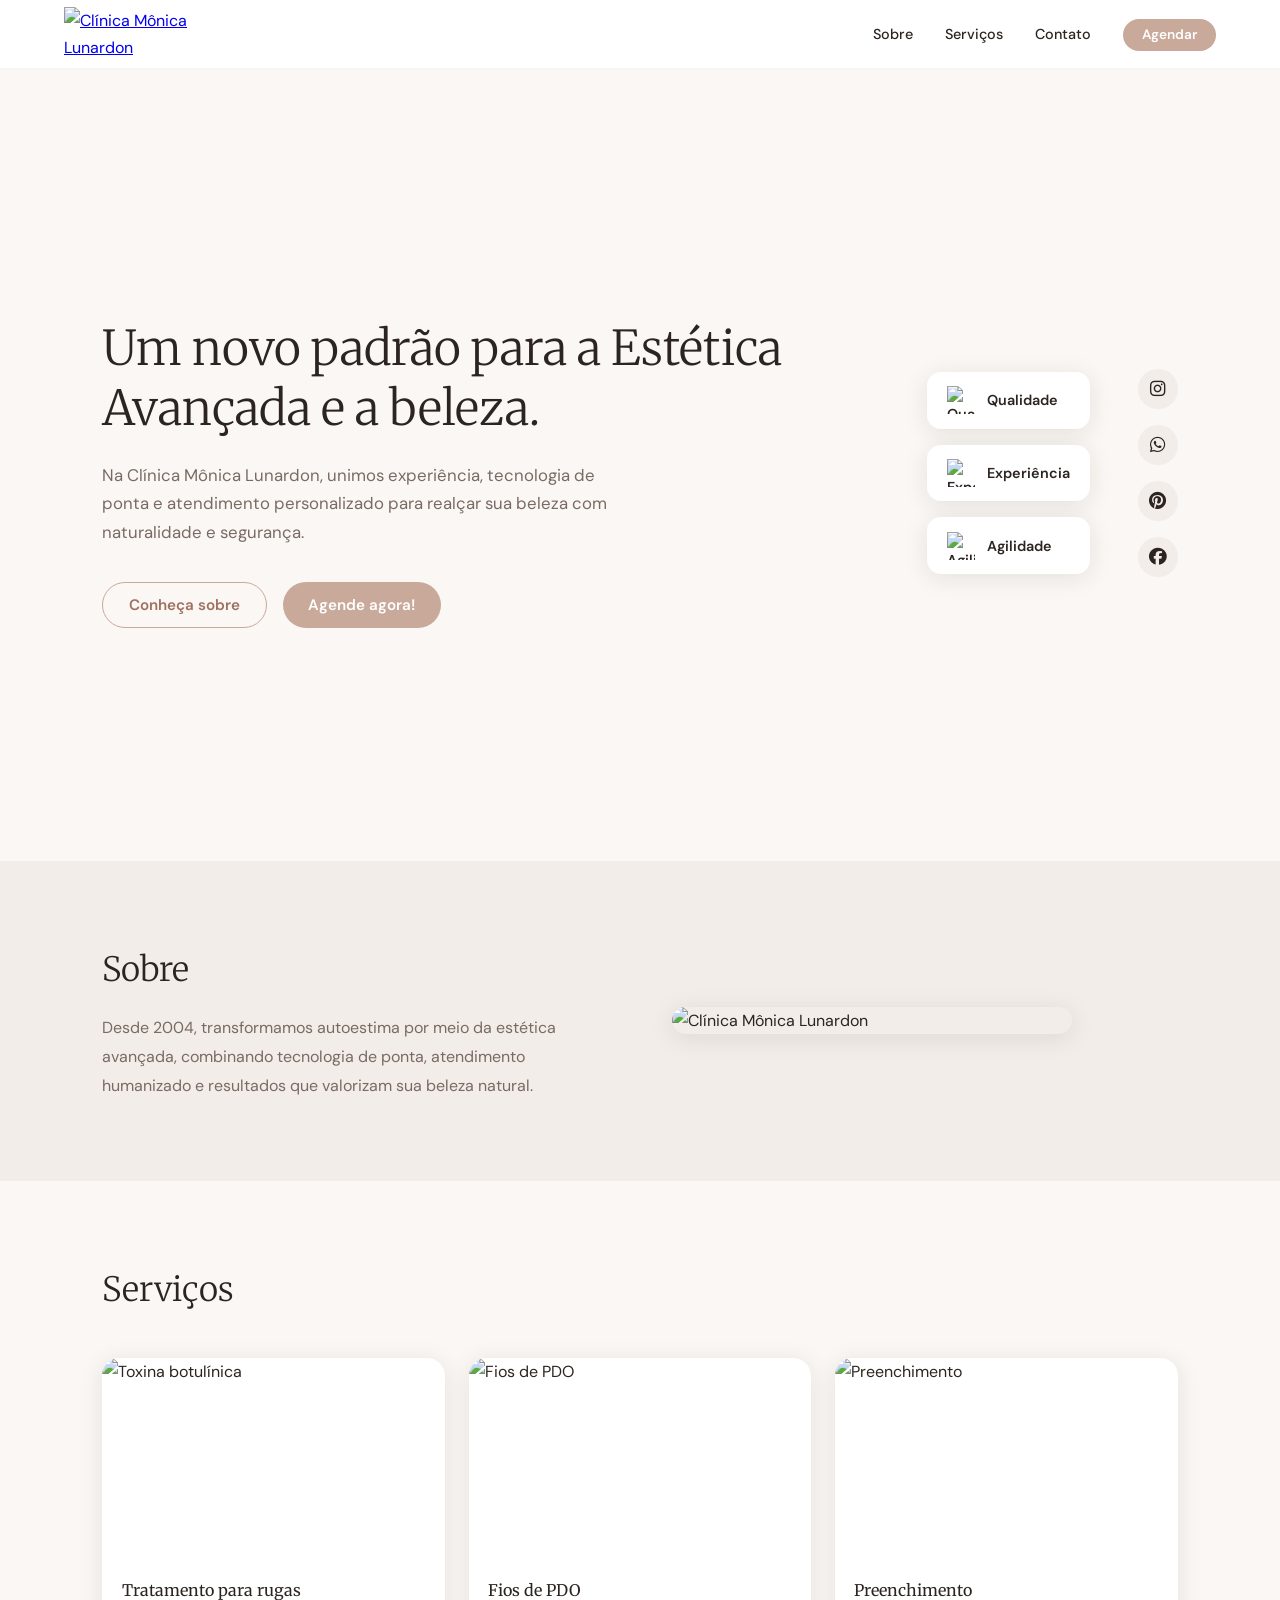
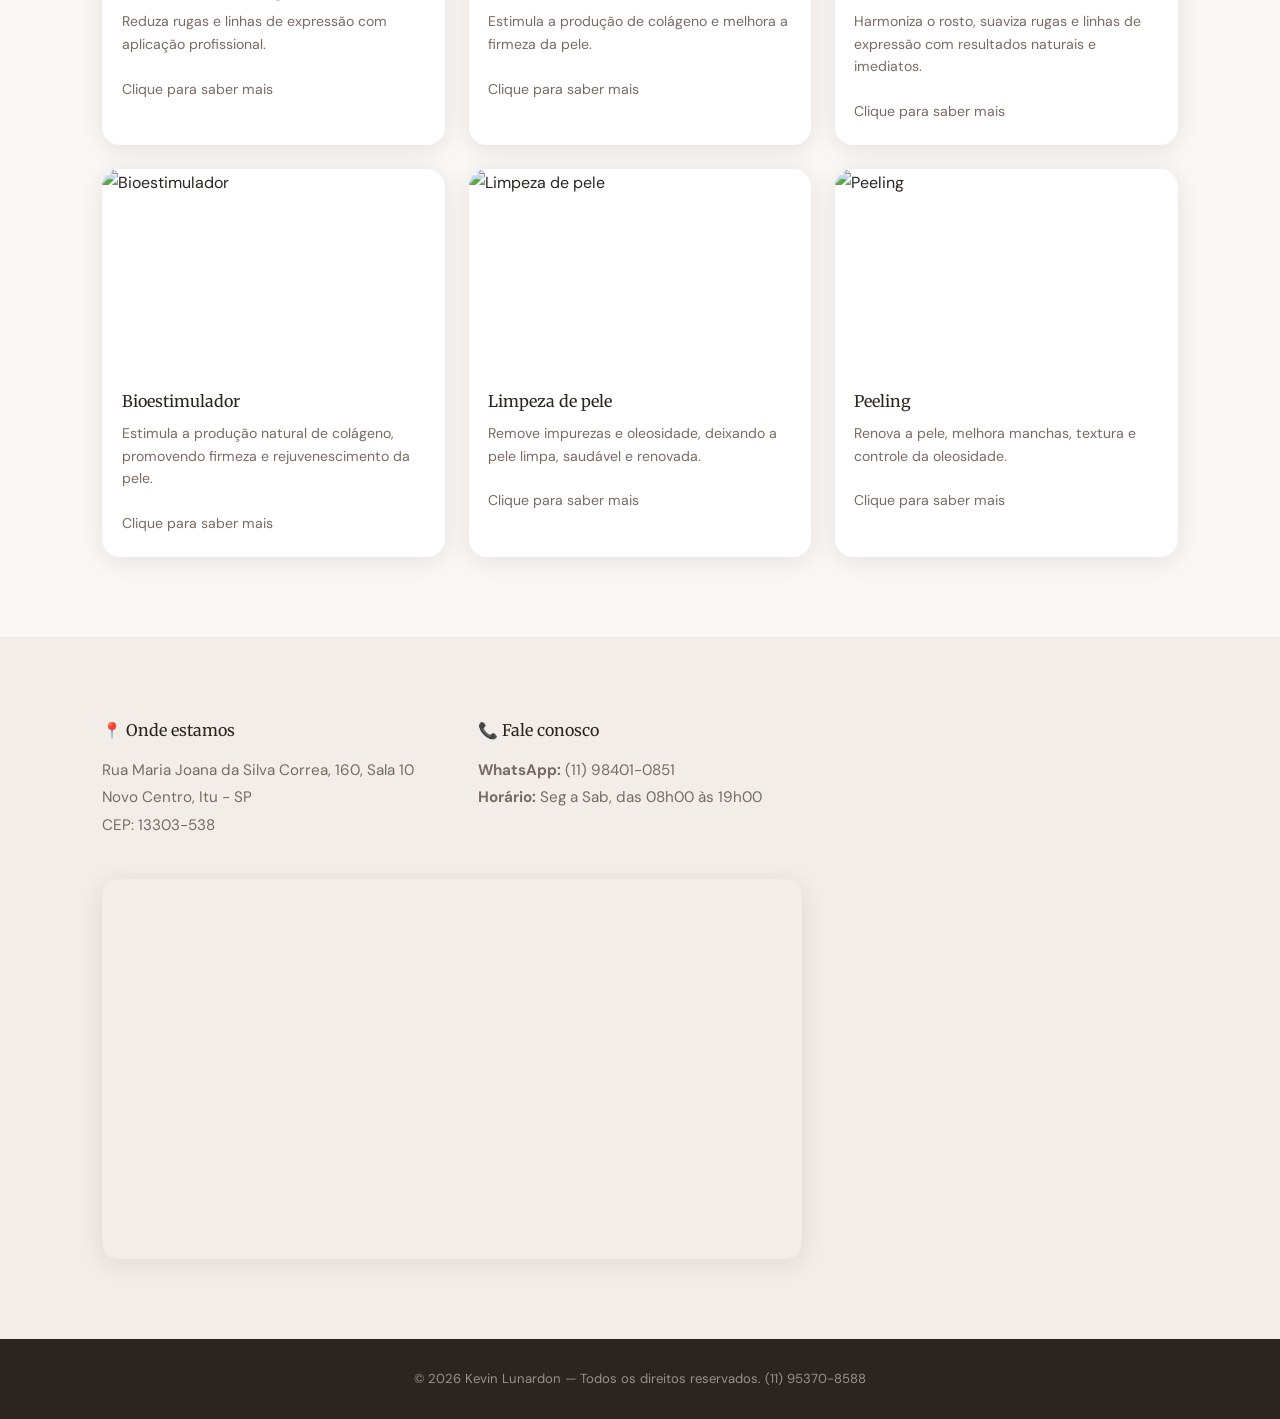
==== commit 754e0ce3: "Add files via upload" ====
--- a/index.html
+++ b/index.html
@@ -1,131 +1,440 @@
-<!DOCTYPE html>
-<html lang="pt-br">
-
-<head>
-  <meta charset="UTF-8">
-  <meta name="viewport" content="width=device-width, initial-scale=1.0">
-  <meta name="description" content="Clínica de estética em Itu especializada em botox, preenchimento, bioestimulador e tratamentos faciais. Atendimento personalizado com 25 anos de experiência.">
-  <link rel="stylesheet" href="https://cdnjs.cloudflare.com/ajax/libs/font-awesome/6.5.0/css/all.min.css">
-  <link rel="stylesheet" href="style.css">
-  <link rel="icon" href="img/icon.png" type="image/png">
-  <link rel="preconnect" href="https://fonts.googleapis.com">
-  <link rel="preconnect" href="https://fonts.gstatic.com" crossorigin>
-  <link href="https://fonts.googleapis.com/css2?family=Nunito+Sans:ital,opsz,wght@0,6..12,200..1000;1,6..12,200..1000&display=swap" rel="stylesheet">
-  <title>Clínica de Estética Avançada em Itu | Mônica Lunardon</title>
-</head>
-
-<body>
-  <header>
-    <div id="header-div">
-      <img width="25%" src="img/logo.png">
-      <h1>Mônica Lunardon</h1>
-      <p id="frase-impacto">"Sua <span>autoestima</span> e <span>alma</span> revigorada"</p>
-      <p>Rua Maria Joana da Silva Corrêa, 160, Sala 10, Novo Centro, Itu</p>
-      <p>Segunda a Sábado | 8:30 até 19:00</p>
-    </div>
-    <div id="redes">
-      <i onclick="whats()" id="whats" class="fab fa-whatsapp"></i>
-      <i onclick="insta()" id="insta" class="fab fa-instagram"></i>
-      <i onclick="face()" id="face" class="fab fa-facebook"></i>
-      <i onclick="pint()" id="pint" class="fab fa-pinterest"></i>
-    </div>
-  </header>
-
-  <h2 class="h1">Sobre nós</h2>
-  <div id="div-desc">
-    <section id="section-desc">
-      <h3>
-        "Desde 2005, transformando beleza em bem-estar com profissionalismo e confiança." 
-      </h3>
-      <hr>
-      <h2>
-        - Mônica Lunardon, Biomédica esteta
-      </h2>
-    </section>
-    <section id="section-img">
-      <img width="400px" src="img/monica.jpg">
-    </section>
-  </div>
-
-  <section class="section-vid">
-      <div id="div-vid"><video id="video" muted controls loop preload="auto"><source src="img/video.mp4" type="video/mp4"></video></div>
-    </section>
-
-      <h2 class="h3">Nossos serviços</h2>
-    <section class="cards">
-      <div class="card">
-        <img src="img/botox.jpeg">
-        <h3>Botox</h3>
-        <p>Reduza rugas e linhas de expressão com aplicação profissional.</p>
-      </div>
-      <div class="card">
-        <img src="img/preen.jpeg">
-        <h3>Preenchimento</h3>
-        <p>Harmoniza o rosto, suaviza rugas e linhas de expressão com resultados naturais e imediatos.</p>
-      </div>
-      <div class="card">
-        <img src="img/bio.jpeg">
-        <h3>Bioestimulador</h3>
-        <p>Estimula a produção natural de colágeno, promovendo firmeza e rejuvenescimento da pele.</p>
-      </div>
-      <div class="card">
-        <img src="img/limp.webp">
-        <h3>Limpeza de pele</h3>
-        <p>Remove impurezas e oleosidade, deixando a pele limpa, saudável e renovada.</p>
-      </div>
-      <div class="card">
-        <img src="img/peel.webp">
-        <h3>Peeling</h3>
-        <p>Renova a pele, melhora manchas, textura e controle da oleosidade.</p>
-      </div>
-      <div class="card">
-        <img src="img/fios.jpeg">
-        <h3>Fios de PDO</h3>
-        <p>Estimula a produção de colágeno e melhora a firmeza da pele.</p>
-      </div>
-    </section>
-    <div class="btn-agendar"><button onclick="whats()">Agende sua consulta!</button></div>
-    
-    <section class="cards-cli">
-      <div id="section-soc">
-        <div id="section-soc-cli">
-          <img src="img/sandra.png">
-          <p>Sandra Regina Gomes</p>
-        </div>
-        <div id="section-soc-nota">
-          <p>⭐⭐⭐⭐⭐</p>
-          <br>
-          <p>"Seu profissionalismo e competência é sensacional, muito feliz com os resultados do meu tratamento, você é incrível"</p>
-        </div>
-      </div>
-      <div id="section-soc">
-        <div id="section-soc-cli">
-          <img src="img/carol.png">
-          <p>Carol Peres</p>
-        </div>
-        <div id="section-soc-nota">
-          <p>⭐⭐⭐⭐⭐</p>
-          <br>
-          <p>"Excelente profissional! Ambiente lindo e aconchegante! Sou cliente há anos! Recomendo!"</p>
-        </div>
-      </div>
-      <div id="section-soc">
-        <div id="section-soc-cli">
-          <img src="img/rosana.png">
-          <p>Rosana Ramos</p>
-        </div>
-        <div id="section-soc-nota">
-          <p>⭐⭐⭐⭐⭐</p>
-          <br>
-          <p>"Excelente profissional!"</p>
-        </div>
-      </div>
-    </section>
-
-  <footer id="footer">
-    <p>&copy; 2025 Kevin Lunardon — Todos os direitos reservados. | (11) 98401-0851</p>
-  </footer>
-  <script src="script.js"></script>
-</body>
-
-</html>+<!DOCTYPE html>
+<html lang="pt-BR">
+
+<head>
+  <meta charset="UTF-8">
+  <meta name="viewport" content="width=device-width, initial-scale=1.0">
+  <meta http-equiv="X-UA-Compatible" content="IE=edge">
+  <meta name="description" content="Realce sua beleza com tratamentos estéticos modernos e seguros. Atendimento personalizado e resultados visíveis desde as primeiras sessões.">
+  <meta name="keywords" content="toxina botulinica, estética avançada, preenchimento, itu">
+  <meta name="author" content="Mônica Lunardon">
+  <link rel="preconnect" href="https://fonts.googleapis.com">
+  <link rel="preconnect" href="https://fonts.gstatic.com" crossorigin>
+  <link href="https://fonts.googleapis.com/css2?family=DM+Sans:ital,opsz,wght@0,9..40,100..1000;1,9..40,100..1000&family=Merriweather:ital,opsz,wght@0,18..144,300..900;1,18..144,300..900&display=swap" rel="stylesheet">
+  <link rel="stylesheet" href="https://cdnjs.cloudflare.com/ajax/libs/font-awesome/6.5.1/css/all.min.css">
+  <link rel="icon" type="image/x-icon" href="assets/logo/icon.png">
+  <title>Estética avançada | Mônica Lunardon</title>
+
+  <style>
+    /* ── RESET ── */
+    *, *::before, *::after { box-sizing: border-box; margin: 0; padding: 0; }
+
+    /* ── TOKENS ── */
+    :root {
+      --cream:   #FAF7F4;
+      --warm:    #F2EDE8;
+      --rose:    #C9A99A;
+      --rose-dk: #A07060;
+      --text:    #2C2420;
+      --muted:   #7A6A64;
+      --white:   #FFFFFF;
+      --shadow:  0 4px 24px rgba(44,36,32,0.10);
+    }
+
+    html { scroll-behavior: smooth; }
+
+    body {
+      font-family: 'DM Sans', sans-serif;
+      background: var(--cream);
+      color: var(--text);
+      line-height: 1.7;
+    }
+
+    /* ── HEADER / NAV ── */
+    .header {
+      position: sticky; top: 0; z-index: 100;
+      background: rgba(250,247,244,0.92);
+      backdrop-filter: blur(8px);
+      border-bottom: 1px solid rgba(201,169,154,0.25);
+    }
+
+    .nav-bar {
+      display: flex; align-items: center; justify-content: space-between;
+      padding: 0 5vw; height: 68px;
+    }
+
+    .nav-bar a:first-child img { width: 180px; display: block; }
+
+    .nav-bar .links {
+      list-style: none;
+      display: flex; align-items: center; gap: 2rem;
+    }
+
+    .nav-bar .links li a {
+      font-size: 0.9rem; font-weight: 500;
+      color: var(--text); text-decoration: none;
+      transition: color 0.2s;
+    }
+    .nav-bar .links li a:hover { color: var(--rose-dk); }
+
+    /* Último item (Agendar) vira botão */
+    .nav-bar .links li:last-child a {
+      background: var(--rose); color: var(--white);
+      padding: 0.45rem 1.2rem; border-radius: 50px;
+      font-size: 0.85rem; font-weight: 600;
+      transition: background 0.2s;
+    }
+    .nav-bar .links li:last-child a:hover { background: var(--rose-dk); }
+
+    /* ── HERO ── */
+    .hero {
+      min-height: 88vh;
+      display: grid; grid-template-columns: 1fr auto;
+      align-items: center; gap: 3rem;
+      padding: 5rem 8vw 4rem;
+    }
+
+    #main-hero {
+      display: grid; grid-template-columns: 1fr auto;
+      align-items: center; gap: 4rem; width: 100%;
+    }
+
+    #hero-h1 {
+      font-family: 'Merriweather', serif;
+      font-size: clamp(2rem, 4vw, 3rem);
+      font-weight: 300; line-height: 1.25;
+      margin-bottom: 1.4rem;
+    }
+
+    #desc {
+      border: none;
+      font-size: 1.05rem; color: var(--muted);
+      max-width: 44ch; margin-bottom: 2.2rem;
+      font-style: normal;
+    }
+
+    #btns {
+      display: flex; gap: 1rem; flex-wrap: wrap;
+    }
+
+    #btns button {
+      border: none; cursor: pointer; border-radius: 50px;
+      font-family: 'DM Sans', sans-serif;
+    }
+
+    #con {
+      background: transparent;
+      border: 1.5px solid var(--rose) !important;
+    }
+    #con a { color: var(--rose-dk); }
+    #con:hover { background: var(--warm); }
+
+    #cta { background: var(--rose); }
+    #cta a { color: var(--white); }
+    #cta:hover { background: var(--rose-dk); }
+
+    #btns button a {
+      display: inline-flex; align-items: center;
+      padding: 0.75rem 1.6rem;
+      font-size: 0.95rem; font-weight: 600;
+      text-decoration: none;
+    }
+    #btns button a p { margin: 0; }
+
+    /* Cards de qualidade */
+    #qual {
+      display: flex; flex-direction: column; gap: 1rem;
+    }
+
+    #qual .card {
+      display: flex; align-items: center; gap: 0.8rem;
+      background: var(--white); border-radius: 14px;
+      padding: 0.9rem 1.2rem; box-shadow: var(--shadow);
+      font-size: 0.9rem; font-weight: 600; color: var(--text);
+      min-width: 160px;
+    }
+
+    #qual .card img { width: 28px; height: 28px; object-fit: contain; }
+
+    /* Ícones de redes sociais */
+    #grid-redes {
+      display: flex; flex-direction: column;
+      align-items: center; gap: 1rem;
+    }
+
+    #grid-redes a {
+      width: 40px; height: 40px; border-radius: 50%;
+      display: flex; align-items: center; justify-content: center;
+      font-size: 1.1rem; text-decoration: none;
+      background: var(--warm); color: var(--text);
+      transition: background 0.2s, color 0.2s;
+    }
+    #grid-redes a.instagram:hover { background: #E1306C; color: var(--white); }
+    #grid-redes a.whatsapp:hover  { background: #25D366; color: var(--white); }
+    #grid-redes a.pinterest:hover { background: #E60023; color: var(--white); }
+    #grid-redes a.facebook:hover  { background: #1877F2; color: var(--white); }
+
+    /* ── SOBRE ── */
+    #sobre {
+      display: grid; grid-template-columns: 1fr 1fr;
+      align-items: center; gap: 4rem;
+      padding: 5rem 8vw;
+      background: var(--warm);
+    }
+
+    #div-sobre h4 {
+      font-family: 'Merriweather', serif;
+      font-size: clamp(1.5rem, 3vw, 2.1rem);
+      font-weight: 300; margin-bottom: 1rem;
+      color: var(--text);
+    }
+
+    #div-sobre p {
+      font-size: 1rem; color: var(--muted); line-height: 1.8;
+      max-width: 48ch;
+    }
+
+    #img-sobre img {
+      width: 100%; max-width: 400px;
+      border-radius: 20px;
+      object-fit: cover;
+      box-shadow: var(--shadow);
+      display: block;
+    }
+
+    /* ── SERVIÇOS ── */
+    #serv {
+      padding: 5rem 8vw;
+    }
+
+    #serv::before {
+      content: 'Serviços';
+      display: block;
+      font-family: 'Merriweather', serif;
+      font-size: clamp(1.5rem, 3vw, 2.1rem);
+      font-weight: 300; margin-bottom: 2.5rem;
+      color: var(--text);
+    }
+
+    #tratamentos {
+      display: grid;
+      grid-template-columns: repeat(auto-fit, minmax(300px, 1fr));
+      gap: 1.5rem;
+    }
+
+    a.card-trat {
+      display: block; text-decoration: none; color: inherit;
+      background: var(--white); border-radius: 18px;
+      overflow: hidden; box-shadow: var(--shadow);
+      transition: transform 0.2s;
+      cursor: pointer;
+    }
+    a.card-trat:hover { transform: translateY(-4px); }
+
+    .card-trat img {
+      width: 100%; height: 200px;
+      object-fit: cover; display: block;
+    }
+
+    .card-trat h6 {
+      font-family: 'Merriweather', serif;
+      font-size: 1rem; font-weight: 400;
+      padding: 1.2rem 1.2rem 0.4rem;
+      color: var(--text);
+    }
+
+    .card-trat p {
+      font-size: 0.88rem; color: var(--muted);
+      padding: 0 1.2rem 1.4rem;
+      line-height: 1.6;
+    }
+
+    /* ── CONTATO ── */
+    #cont {
+      padding: 5rem 8vw;
+      background: var(--warm);
+    }
+
+    #cont-div {
+      display: flex; gap: 4rem; flex-wrap: wrap;
+      margin-bottom: 2.5rem;
+    }
+
+    .coluna h6 {
+      font-family: 'Merriweather', serif;
+      font-size: 1rem; font-weight: 400;
+      margin-bottom: 0.8rem; color: var(--text);
+    }
+
+    .coluna p {
+      font-size: 0.95rem; color: var(--muted);
+      line-height: 1.8;
+    }
+
+    #cont iframe {
+      width: 100%; max-width: 700px;
+      height: 380px; border-radius: 16px;
+      display: block; box-shadow: var(--shadow);
+    }
+
+    /* ── FOOTER ── */
+    footer {
+      background: var(--text);
+      color: rgba(255,255,255,0.5);
+      text-align: center;
+      padding: 1.8rem;
+      font-size: 0.82rem;
+    }
+
+    /* ── RESPONSIVO ── */
+    @media (max-width: 900px) {
+      #main-hero { grid-template-columns: 1fr; gap: 2rem; }
+      #qual { flex-direction: row; flex-wrap: wrap; }
+      .hero { grid-template-columns: 1fr; gap: 2rem; padding: 4rem 5vw 3rem; min-height: auto; }
+      #grid-redes { flex-direction: row; justify-content: flex-start; }
+    }
+
+    @media (max-width: 768px) {
+      #sobre { grid-template-columns: 1fr; padding: 3.5rem 5vw; }
+      #serv  { padding: 3.5rem 5vw; }
+      #cont  { padding: 3.5rem 5vw; }
+      #cont-div { flex-direction: column; gap: 2rem; }
+      .nav-bar .links { gap: 1rem; }
+      .nav-bar .links li:not(:last-child) { display: none; }
+    }
+  </style>
+</head>
+
+<body>
+
+  <header class="header">
+    <nav class="nav-bar">
+      <a href="#"><img src="assets/logo/logo.png" alt="Clínica Mônica Lunardon"></a>
+      <ul class="links">
+        <li><a href="#sobre">Sobre</a></li>
+        <li><a href="#serv">Serviços</a></li>
+        <li><a href="#cont">Contato</a></li>
+        <li><a href="https://api.whatsapp.com/send?phone=5511984010851">Agendar</a></li>
+      </ul>
+    </nav>
+  </header>
+
+  <main id="main">
+
+    <section class="hero">
+      <div id="main-hero">
+        <div id="text">
+          <h1 id="hero-h1">
+            Um novo padrão
+            para a Estética Avançada
+            e a beleza.
+          </h1>
+          <blockquote id="desc">
+            <p>
+              Na Clínica Mônica Lunardon, unimos experiência, tecnologia de ponta e atendimento
+              personalizado para realçar sua beleza com naturalidade e segurança.
+            </p>
+          </blockquote>
+          <div id="btns">
+            <button id="con">
+              <a href="#sobre"><p>Conheça sobre</p></a>
+            </button>
+            <button id="cta">
+              <a href="https://api.whatsapp.com/send?phone=5511984010851"><p>Agende agora!</p></a>
+            </button>
+          </div>
+        </div>
+        <div id="qual">
+          <div class="card">
+            <img src="./assets/img/qua.png" alt="Qualidade">
+            <p>Qualidade</p>
+          </div>
+          <div class="card">
+            <img src="./assets/img/exp.png" alt="Experiência">
+            <p>Experiência</p>
+          </div>
+          <div class="card">
+            <img src="./assets/img/rap.png" alt="Agilidade">
+            <p>Agilidade</p>
+          </div>
+        </div>
+      </div>
+      <div id="grid-redes">
+        <a href="https://www.instagram.com/monicalunardonestetica" class="instagram" target="_blank" aria-label="Instagram"><i class="fa-brands fa-instagram"></i></a>
+        <a href="https://api.whatsapp.com/send?phone=5511984010851" class="whatsapp" target="_blank" aria-label="WhatsApp"><i class="fa-brands fa-whatsapp"></i></a>
+        <a href="https://br.pinterest.com/mnicakauffmann/" class="pinterest" target="_blank" aria-label="Pinterest"><i class="fa-brands fa-pinterest"></i></a>
+        <a href="https://www.facebook.com/monicalunardonestetica" class="facebook" target="_blank" aria-label="Facebook"><i class="fa-brands fa-facebook"></i></a>
+      </div>
+    </section>
+
+    <section id="sobre">
+      <div id="div-sobre">
+        <h4>Sobre</h4>
+        <p>Desde 2004, transformamos autoestima por meio da estética avançada, combinando tecnologia de ponta,
+          atendimento humanizado e resultados que valorizam sua beleza natural.</p>
+      </div>
+      <div id="img-sobre">
+        <img src="./assets/img/bg2.jpeg" alt="Clínica Mônica Lunardon">
+      </div>
+    </section>
+
+    <section id="serv">
+      <div id="tratamentos">
+        <a class="card-trat" href="toxina-botulinica.html">
+          <img src="./assets/img/toxinabotulinica.jpeg" alt="Toxina botulínica">
+          <h6>Tratamento para rugas</h6>
+          <p>Reduza rugas e linhas de expressão com aplicação profissional.</p>
+          <p>Clique para saber mais</p>
+        </a>
+        <a class="card-trat" href="fios-de-pdo.html">
+          <img src="./assets/img/fios.jpeg" alt="Fios de PDO">
+          <h6>Fios de PDO</h6>
+          <p>Estimula a produção de colágeno e melhora a firmeza da pele.</p>
+          <p>Clique para saber mais</p>
+        </a>
+        <a class="card-trat" href="preenchimento.html">
+          <img src="./assets/img/preen.jpeg" alt="Preenchimento">
+          <h6>Preenchimento</h6>
+          <p>Harmoniza o rosto, suaviza rugas e linhas de expressão com resultados naturais e imediatos.</p>
+          <p>Clique para saber mais</p>
+        </a>
+        <a class="card-trat" href="bioestimulador.html">
+          <img src="./assets/img/bio.jpeg" alt="Bioestimulador">
+          <h6>Bioestimulador</h6>
+          <p>Estimula a produção natural de colágeno, promovendo firmeza e rejuvenescimento da pele.</p>
+          <p>Clique para saber mais</p>
+        </a>
+        <a class="card-trat" href="limpeza-de-pele.html">
+          <img src="./assets/img/limp.webp" alt="Limpeza de pele">
+          <h6>Limpeza de pele</h6>
+          <p>Remove impurezas e oleosidade, deixando a pele limpa, saudável e renovada.</p>
+          <p>Clique para saber mais</p>
+        </a>
+        <a class="card-trat" href="peeling.html">
+          <img src="./assets/img/peel.webp" alt="Peeling">
+          <h6>Peeling</h6>
+          <p>Renova a pele, melhora manchas, textura e controle da oleosidade.</p>
+          <p>Clique para saber mais</p>
+        </a>
+      </div>
+    </section>
+
+    <section id="cont">
+      <div id="cont-div">
+        <div class="coluna">
+          <h6>📍 Onde estamos</h6>
+          <p>Rua Maria Joana da Silva Correa, 160, Sala 10<br>
+            Novo Centro, Itu - SP<br>
+            CEP: 13303-538</p>
+        </div>
+        <div class="coluna">
+          <h6>📞 Fale conosco</h6>
+          <p><strong>WhatsApp:</strong> (11) 98401-0851</p>
+          <p><strong>Horário:</strong> Seg a Sab, das 08h00 às 19h00</p>
+        </div>
+      </div>
+      <iframe
+        src="https://www.google.com/maps/embed?pb=!1m18!1m12!1m3!1d916.2742542231376!2d-47.28611677146437!3d-23.275924266726047!2m3!1f0!2f0!3f0!3m2!1i1024!2i768!4f13.1!3m3!1m2!1s0x94cf454efa77eb7b%3A0xcf532edc05ad40ec!2sDra.%20M%C3%B4nica%20Lunardon%20%7C%20Harmoniza%C3%A7%C3%A3o%20Facial%20%7C%20Est%C3%A9tica%20Avan%C3%A7ada%20em%20Itu!5e0!3m2!1spt-BR!2sbr!4v1773272248788!5m2!1spt-BR!2sbr"
+        width="600" height="450" style="border:0;" allowfullscreen="" loading="lazy"
+        referrerpolicy="no-referrer-when-downgrade"></iframe>
+    </section>
+
+  </main>
+
+  <footer>
+    <p>© 2026 Kevin Lunardon — Todos os direitos reservados. (11) 95370-8588</p>
+  </footer>
+
+  <script src="script.js"></script>
+</body>
+</html>
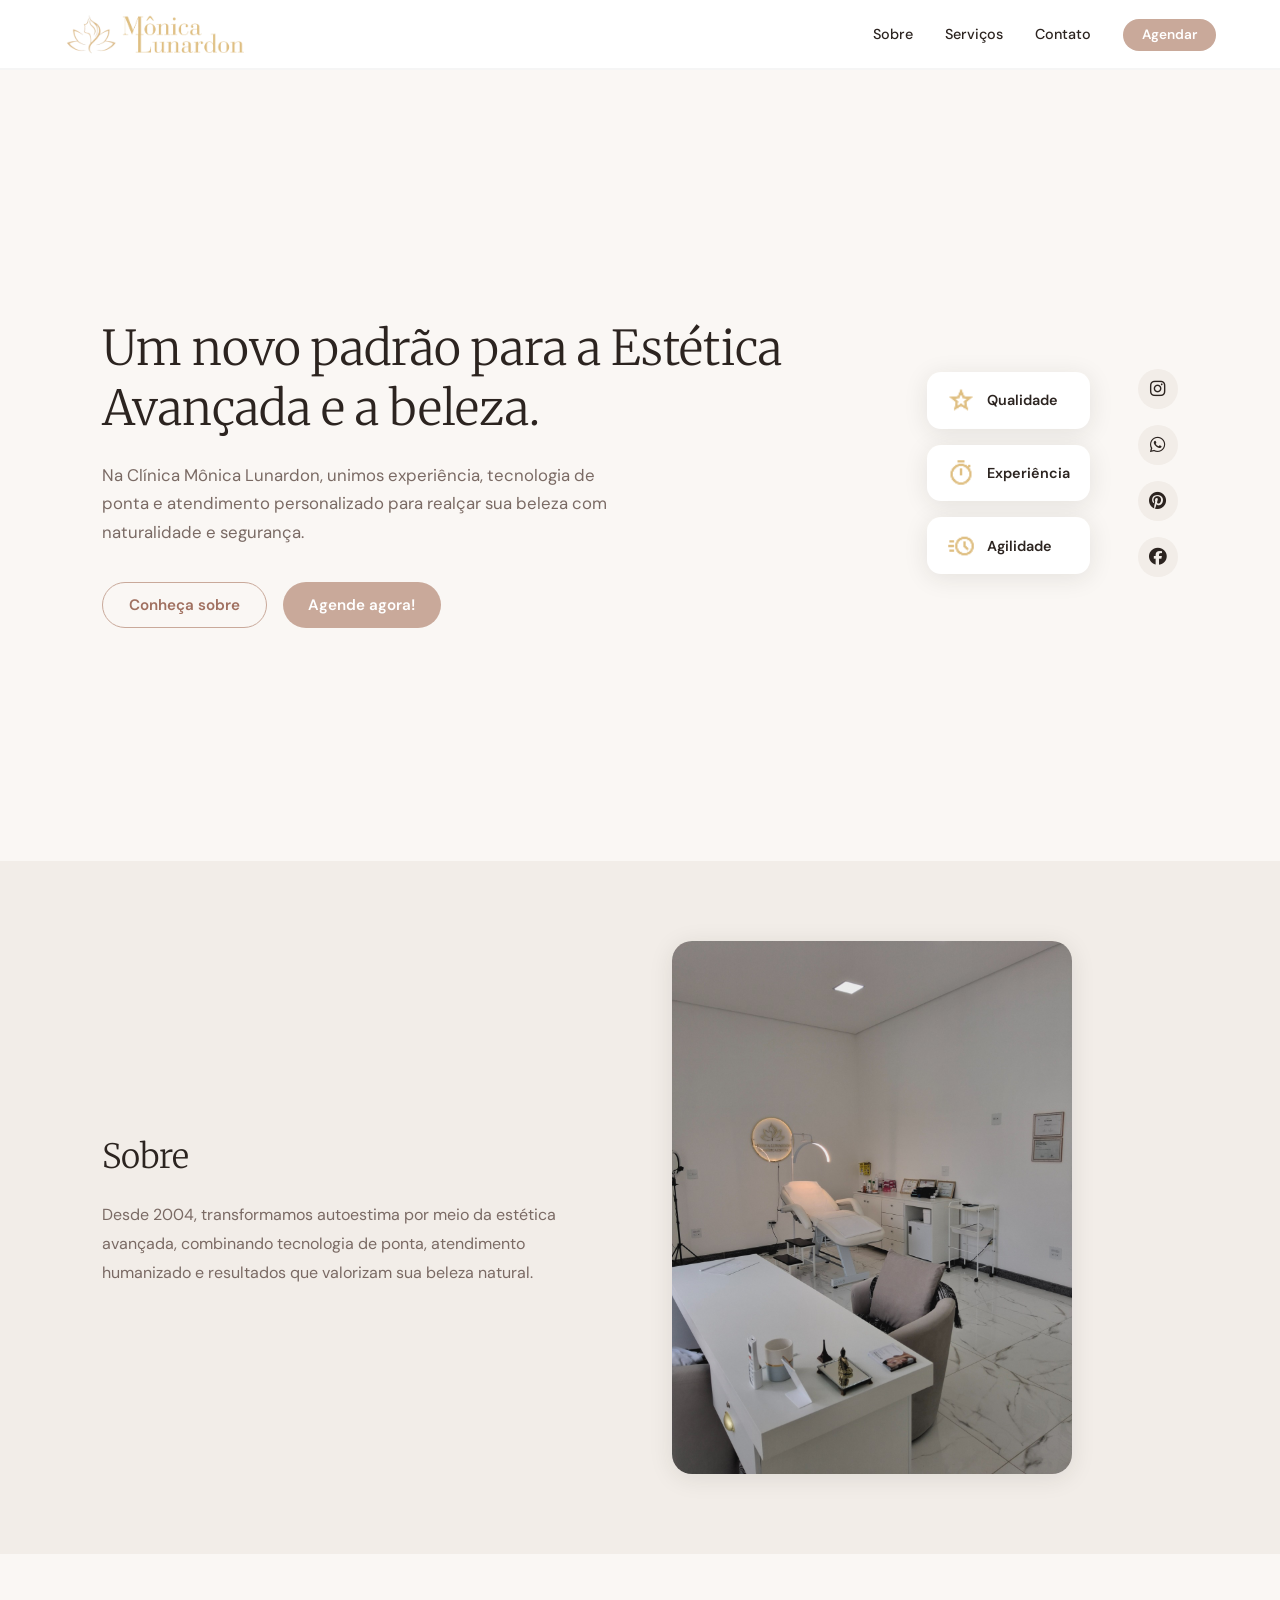
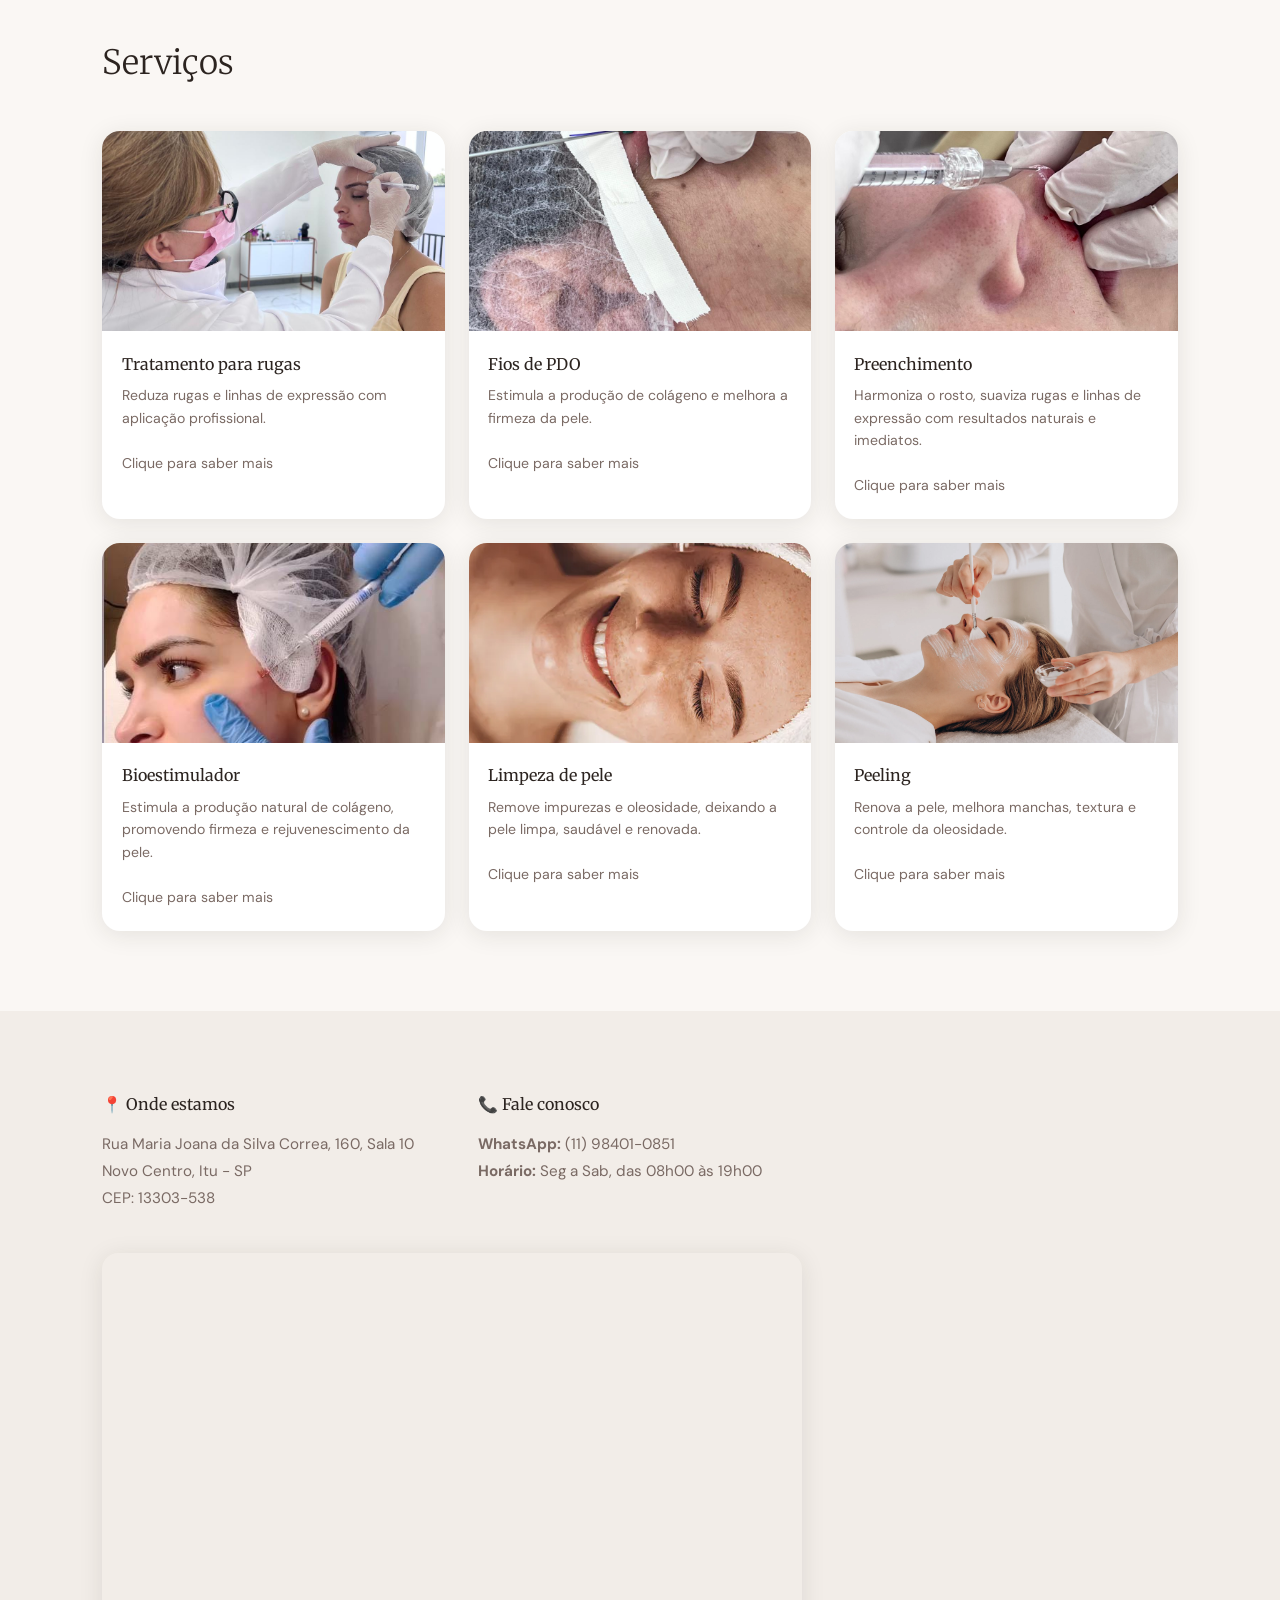
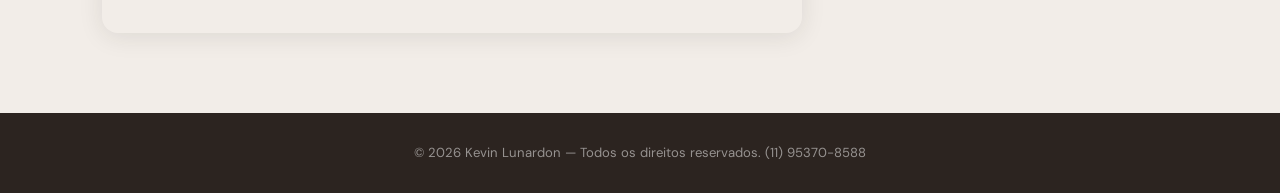
==== commit a414e32a: "Update index.html" ====
--- a/index.html
+++ b/index.html
@@ -12,7 +12,7 @@
   <link rel="preconnect" href="https://fonts.gstatic.com" crossorigin>
   <link href="https://fonts.googleapis.com/css2?family=DM+Sans:ital,opsz,wght@0,9..40,100..1000;1,9..40,100..1000&family=Merriweather:ital,opsz,wght@0,18..144,300..900;1,18..144,300..900&display=swap" rel="stylesheet">
   <link rel="stylesheet" href="https://cdnjs.cloudflare.com/ajax/libs/font-awesome/6.5.1/css/all.min.css">
-  <link rel="icon" type="image/x-icon" href="assets/logo/icon.png">
+  <link rel="icon" type="image/png" href="assets/logo/icon.png">
   <title>Estética avançada | Mônica Lunardon</title>
 
   <style>
